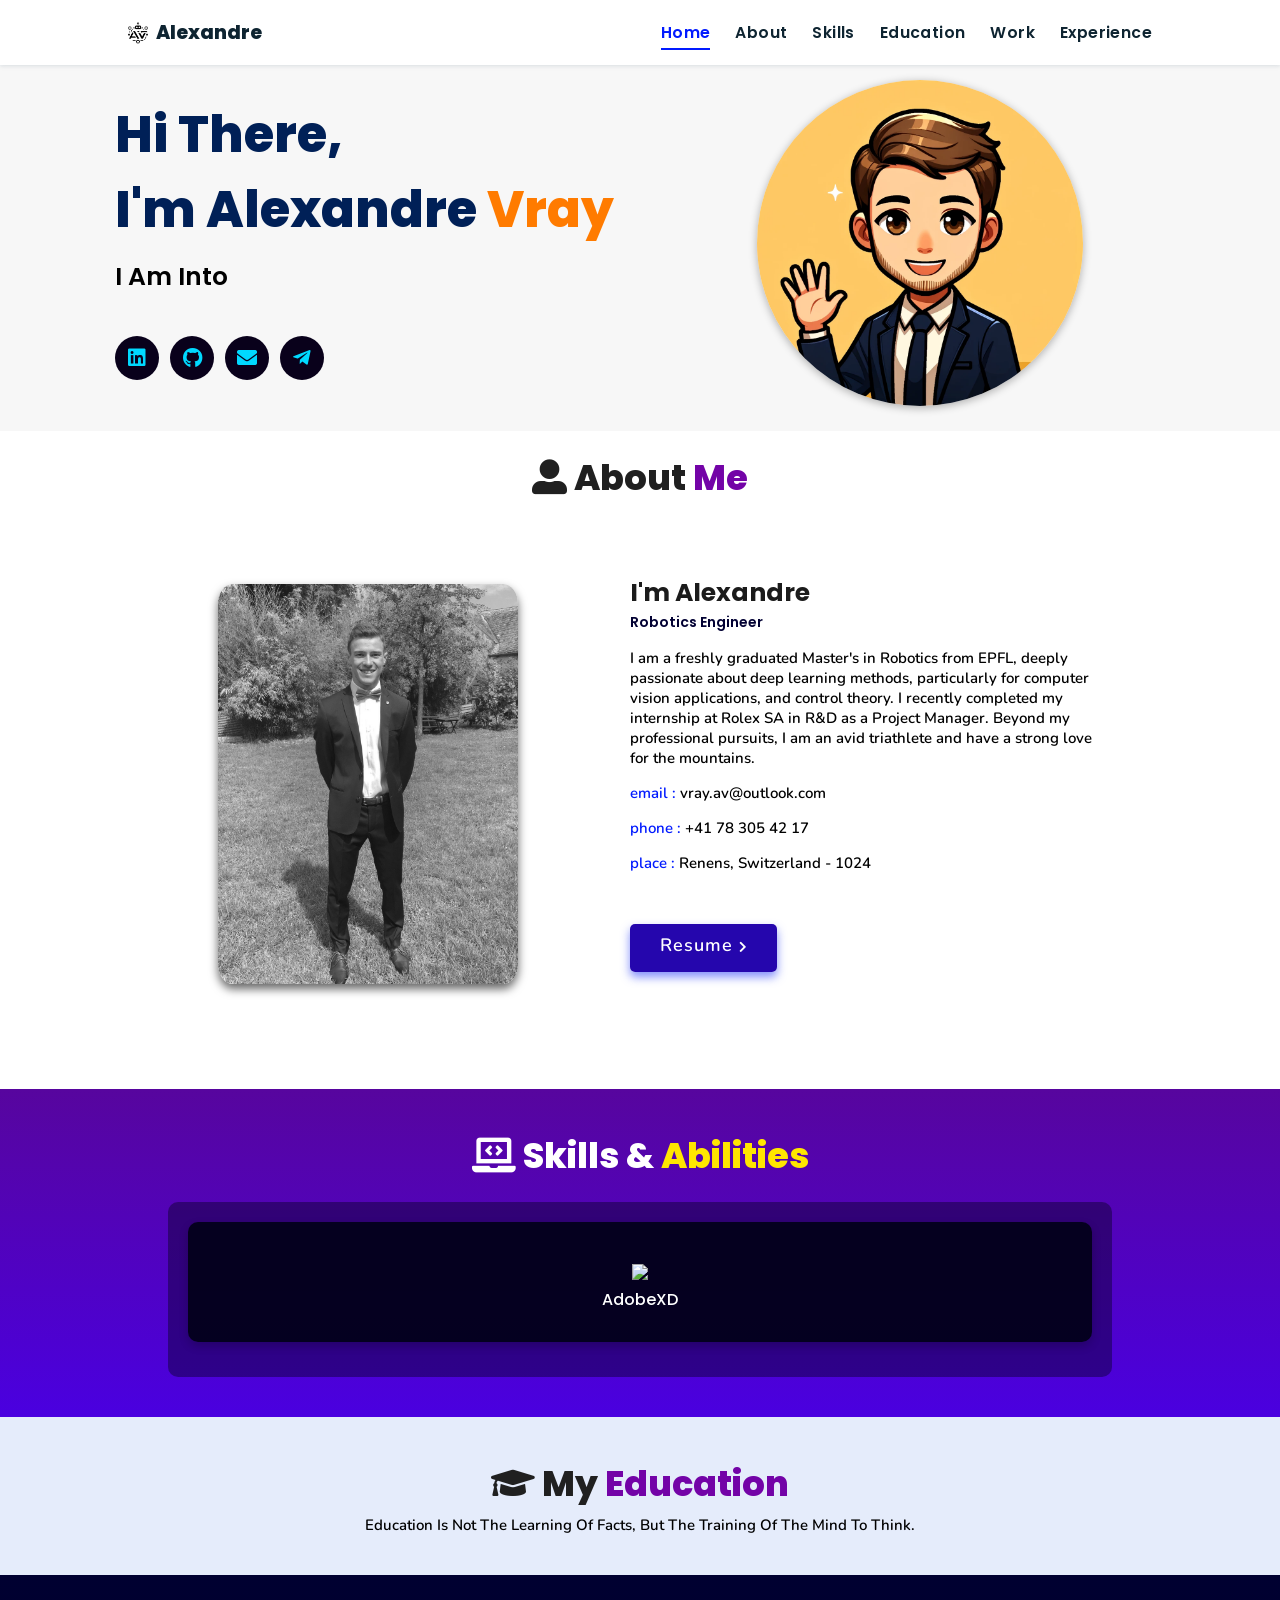
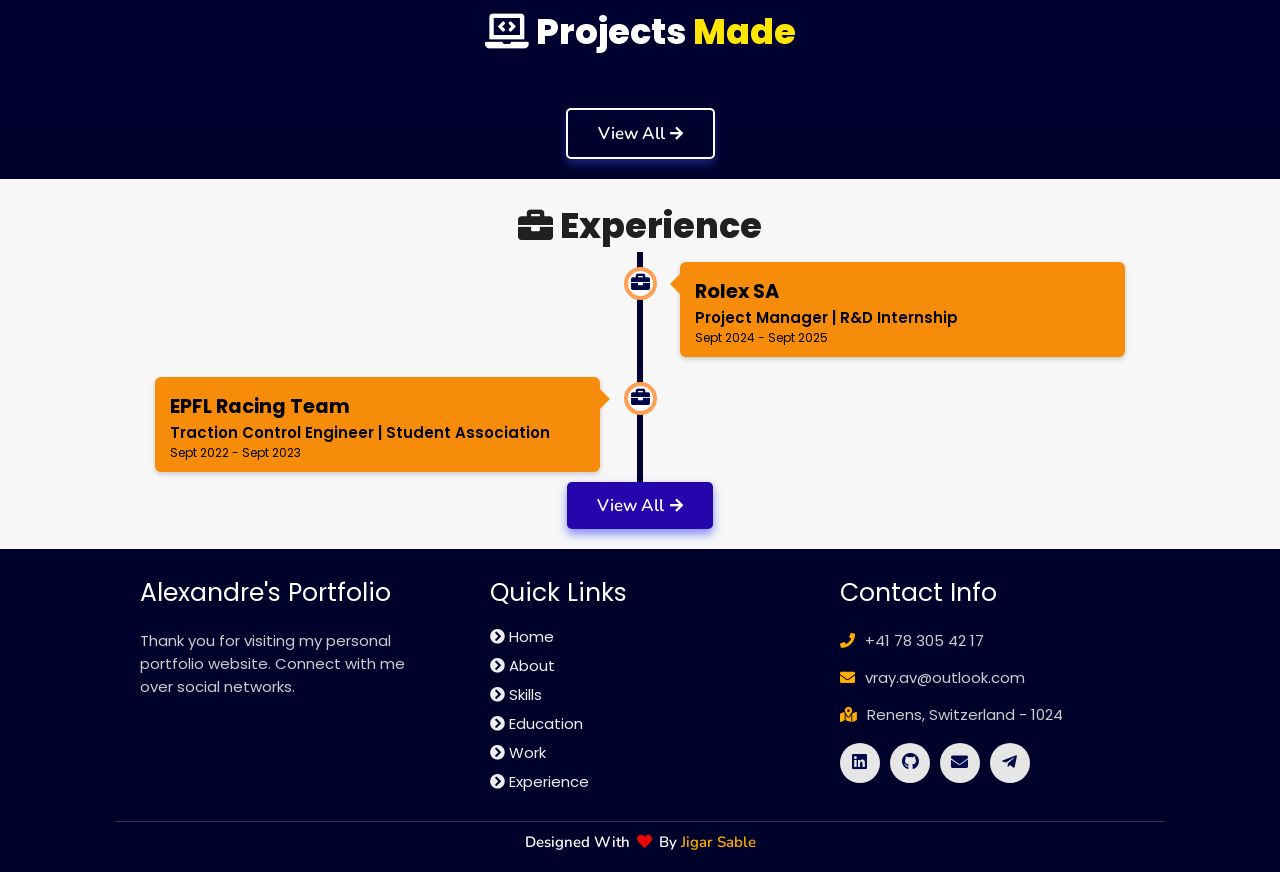
==== index.html @ 1d2d743b "lien photo profie" ====
<!DOCTYPE html>
<html lang="en">
<head>
    <meta charset="UTF-8">
    <meta http-equiv="X-UA-Compatible" content="IE=edge">
    <meta name="viewport" content="width=device-width, initial-scale=1.0">
    <meta name="keywords" content="Alexandre VRAY, portfolio website, personal portfolio" />
    <meta name="description" content="Welcome to Alexandre's Portfolio. Robotics' Engineer" />
    <!-- Custom CSS -->
    <link rel="stylesheet" href="./main-page/css/style.css">
    <!-- Font Awesome -->
    <link rel="stylesheet" href="https://cdnjs.cloudflare.com/ajax/libs/font-awesome/5.15.3/css/all.min.css" integrity="sha512-iBBXm8fW90+nuLcSKlbmrPcLa0OT92xO1BIsZ+ywDWZCvqsWgccV3gFoRBv0z+8dLJgyAHIhR35VZc2oM/gI1w==" crossorigin="anonymous" referrerpolicy="no-referrer" />
    <!-- Favicon -->
    <link id='favicon' rel="shortcut icon" href="./assets/images/logo/white.png" type="image/x-png">
    <title>Portfolio | A.Vray</title>
</head>
<body oncontextmenu="return false">

<!-- pre loader -->
<!-- <div class="loader-container">
  <img draggable="false" src="./assets/images/preloader.gif" alt="">
</div> -->

<!-- navbar starts -->
<header>
        <a href="#home" class="logo">  <img src="./assets/images/logo/black.png" alt="Logo", class="default-logo">
                                   <img src="./assets/images/logo/color.png" alt="Logo", class="color-logo"> Alexandre</a>
        <!-- <i class="fab fa-node-js"></i>  <img src="./assets/images/logo/color.png" alt="Logo", class="hover-img"> -->

        <div id="menu" class="fas fa-bars"></div>
        <nav class="navbar">
            <ul>
            <li><a class="active" href="#home">Home</a></li>
            <li><a href="#about">About</a></li>
            <li><a href="#skills">Skills</a></li>
            <li><a href="#education">Education</a></li>
            <li><a href="#work">Work</a></li>
            <li><a href="#experience">Experience</a></li>
            </ul>
        </nav>
</header>
<!-- navbar ends -->


<!-- hero section starts -->
<section class="home" id="home">
    <div id="particles-js"></div>

    <div class="content">
    <h2>Hi There,<br/> I'm Alexandre <span>Vray</span></h2>
    <p>I am into <span class="typing-text"></span></p>
    <div class="socials">
        <ul class="social-icons">
          <li><a class="linkedin" aria-label="LinkedIn" href="https://www.linkedin.com/in/avray" target="_blank"><i class="fab fa-linkedin"></i></a></li> 
          <li><a class="github" aria-label="GitHub" href="https://github.com/avray02" target="_blank"><i class="fab fa-github"></i></a></li>
          <li><a class="mail" aria-label="Mail" href="mailto:vray.av@outlook.com" target="_blank"><i class="fas fa-envelope"></i></a></li>
          <!-- <li><a class="twitter" aria-label="Twitter" href="https://twitter.com/jigar_sable" target="_blank"><i class="fab fa-twitter"></i></a></li> -->
          <li><a class="telegram" aria-label="Telegram" href="https://t.me/alexandrevray" target="_blank"><i class="fab fa-telegram-plane"></i></a></li>
          <!-- <li><a class="instagram" aria-label="Instagram" href="https://www.instagram.com/jigarsable.dev"><i class="fab fa-instagram" target="_blank"></i></a></li> -->
          <!-- <li><a class="dev" aria-label="Dev" href="https://dev.to/jigarsable" target="_blank"><i class="fab fa-dev"></i></a></li> -->
        </ul>
      </div>
    </div>
<div class="image">
    <a href="personal-page/index.html" title="Discover my personal life">
        <img draggable="false" class="tilt clickable-image" src="./assets/images/bitmoji/hero.webp" alt="Click to know more about me">
    </a>
</div>
</section>
<!-- hero section ends -->


<!-- about section starts -->
<section class="about" id="about">
    <h2 class="heading"><i class="fas fa-user-alt"></i> About <span>Me</span></h2>
    
    <div class="row">

    <div class="image">
        <a href="index.html" title="Discover my personal life">
            <img draggable="false" class="tilt clickable-image" src="./assets/images/profil.png" alt="Click to know more about me">
        </a>
    </div>
    <div class="content">
        <h3>I'm Alexandre</h3>
        <span class="tag">Robotics Engineer</span>
        
        <p>I am a freshly graduated Master's in Robotics from EPFL, deeply passionate about deep learning methods, particularly for computer vision applications, and control theory. I recently completed my internship at Rolex SA in R&D as a Project Manager. Beyond my professional pursuits, I am an avid triathlete and have a strong love for the mountains. </p>
        
        <div class="box-container">
            <div class="box">
              <p><span> email : </span> <a href="mailto:vray.av@outlook.com">vray.av@outlook.com</a></p>
              <p><span> phone : </span> <a href="tel:+41783054217">+41 78 305 42 17</a></p>
              <p><span> place : </span> Renens, Switzerland - 1024</p>
            </div>
        </div>
        
        <div class="resumebtn">
            <a href="./assets/images/cv.pdf" target="_blank" class="btn"><span>Resume</span> <!-- https://drive.google.com/file/d/1rZiXl562q7aVyk1kJ2nO85YBAq8ixTiw/view -->
                <i class="fas fa-chevron-right"></i>
            </a>
        </div>

    </div>
    </div>
</section>
<!-- about section ends -->

<!-- skills section starts -->
<section class="skills" id="skills">

    <h2 class="heading"><i class="fas fa-laptop-code"></i> Skills & <span>Abilities</span></h2>

    <div class="container">
          <div class="row" id="skillsContainer">

            <div class="bar">
              <div class="info">
                <img src="https://img.icons8.com/color/48/000000/adobe-xd.png"/>
                <span>AdobeXD</span>
              </div>
            </div>

      </div>
</div>
</section>
<!-- skills section ends -->


<!-- education section starts -->
<section class="education" id="education">

  <h1 class="heading"><i class="fas fa-graduation-cap"></i> My <span>Education</span></h1>

    <p class="qoute">Education is not the learning of facts, but the training of the mind to think.</p>

    <div class="box-container">
    <!-- Education items will be loaded here dynamically -->
    </div>

</section>
<!-- education section ends -->


<!-- work project section starts -->
<section class="work" id="work">

  <h2 class="heading"><i class="fas fa-laptop-code"></i> Projects <span>Made</span></h2>

  <div class="box-container"></div>

<div class="viewall">
  <a href="projects" class="btn"><span>View All</span>
    <i class="fas fa-arrow-right"></i>
</a>
</div>

</section>
<!-- work project section ends -->

<!-- experience section starts -->
<section class="experience" id="experience">

  <h2 class="heading"><i class="fas fa-briefcase"></i> Experience </h2>

  <div class="timeline">
    
    <div class="container right">
      <div class="content">
        <div class="tag">
          <h2>Rolex SA</h2>
        </div>
        <div class="desc">
            <h3>Project Manager | R&D Internship</h3>
            <p>Sept 2024 - Sept 2025</p>
        </div>
      </div>
    </div>

    
    <div class="container left">
      <div class="content">
        <div class="tag">
          <h2>EPFL Racing Team</h2>
        </div>
        <div class="desc">
            <h3>Traction Control Engineer | Student Association</h3>
            <p>Sept 2022 - Sept 2023</p>
        </div>
      </div>
    </div>
    

  <div class="morebtn">
    <a href="experience" class="btn"><span>View All</span>
      <i class="fas fa-arrow-right"></i>
  </a>
  </div>

</div>

</section>



<!-- scroll top btn -->
<a href="#home" aria-label="ScrollTop" class="fas fa-angle-up" id="scroll-top"></a>
<!-- scroll back to top -->


<!-- ==== ALL MAJOR JAVASCRIPT CDNS STARTS ==== -->
<!-- jquery cdn -->
<script src="https://cdnjs.cloudflare.com/ajax/libs/jquery/3.6.0/jquery.min.js" integrity="sha512-894YE6QWD5I59HgZOGReFYm4dnWc1Qt5NtvYSaNcOP+u1T9qYdvdihz0PPSiiqn/+/3e7Jo4EaG7TubfWGUrMQ==" crossorigin="anonymous" referrerpolicy="no-referrer"></script>

<!-- typed.js cdn -->
<script src="https://cdnjs.cloudflare.com/ajax/libs/typed.js/2.0.5/typed.min.js" integrity="sha512-1KbKusm/hAtkX5FScVR5G36wodIMnVd/aP04af06iyQTkD17szAMGNmxfNH+tEuFp3Og/P5G32L1qEC47CZbUQ==" crossorigin="anonymous" referrerpolicy="no-referrer"></script>

<!-- particle.js links -->
<script src="./assets/js/particles.min.js"></script>
<script src="./assets/js/app.js"></script>

<!-- vanilla tilt.js links -->
<script src="https://cdnjs.cloudflare.com/ajax/libs/vanilla-tilt/1.7.0/vanilla-tilt.min.js" integrity="sha512-SttpKhJqONuBVxbRcuH0wezjuX+BoFoli0yPsnrAADcHsQMW8rkR84ItFHGIkPvhnlRnE2FaifDOUw+EltbuHg==" crossorigin="anonymous" referrerpolicy="no-referrer"></script>

<script
      type="text/javascript"
      src="https://cdn.jsdelivr.net/npm/emailjs-com@3/dist/email.min.js"
    ></script>

<!-- ==== ALL MAJOR JAVASCRIPT CDNS ENDS ==== -->

<script src="./assets/js/components/footer.js"></script>
<script src="./main-page/js/script.js"></script>

</body>
</html>
---- main-page/css/style.css ----
@import url("https://fonts.googleapis.com/css2?family=Poppins:wght@400;600;700&display=swap");
@import url("https://fonts.googleapis.com/css2?family=Nunito:ital,wght@0,300;0,400;0,600;0,700;1,300;1,400&display=swap");

* {
  margin: 0;
  padding: 0;
  box-sizing: border-box;
  text-decoration: none;
  outline: none;
  border: none;
  text-transform: capitalize;
  transition: all 0.2s linear;
}
html {
  font-size: 62.5%;
  overflow-x: hidden;
  scroll-behavior: smooth;
}
body {
  background: #f7f7f7;
  font-family: "Poppins", sans-serif;
}

*::selection {
  background: #2b3dda;
  color: #fff;
}

html {
  font-size: 62.5%;
  overflow-x: hidden;
}
html::-webkit-scrollbar {
  width: 0.8rem;
}
html::-webkit-scrollbar-track {
  background: rgb(235, 202, 245);
}
html::-webkit-scrollbar-thumb {
  background: #420177;
}

/* pre loader start */
.loader-container {
  position: fixed;
  top: 0;
  left: 0;
  z-index: 10000;
  background: #e6eff1;
  display: flex;
  align-items: center;
  justify-content: center;
  height: 100%;
  width: 100%;
}
.loader-container.fade-out {
  top: -120%;
}
/* pre loader end */

/* clickable images */
.clickable-image {
  cursor: pointer;
  transition: transform 0.3s ease, filter 0.3s ease;
}

.clickable-image:hover {
  transform: scale(1.05);
  filter: brightness(1.1);
}

/* navbar starts */
header {
  position: fixed;
  top: 0;
  left: 0;
  right: 0;
  z-index: 1000;
  display: flex;
  align-items: center;
  justify-content: space-between;
  padding: 1.7rem 10%;
  height: 6.5rem;
  background-color: #fff;
  box-shadow: 0 1px 4px rgba(146, 161, 176, 0.3);
}
section {
  padding: 2rem 9%;
}
.heading {
  font-size: 3.5rem;
  color: rgb(32, 32, 32);
  font-weight: 800;
  text-align: center;
}
.heading span {
  color: rgb(115, 3, 167);
}
header .logo {
  display: flex;
  align-items: center;
  gap: 0.8rem;
  font-size: 1.9rem;
  font-weight: 800;
  text-decoration: none;
  color: #0e2431;
  position: relative;
}
header .logo i {
  font-size: 2.2rem;
}
header .logo:hover {
  color: #fc8c05;
}
header .default-logo{
  height: 2.2rem;
  width: auto;
  object-fit: contain;
  transition: opacity 0.3s ease;
}
header .logo:hover .default-logo{
  opacity: 0;
}
header .color-logo{
  position: absolute;
  left: 0;
  top: 50%;
  transform: translateY(-50%);
  height: 2.2rem;
  width: auto;
  object-fit: contain;
  opacity: 0;
  transition: opacity 0.3s ease;
}
header .logo:hover .color-logo{
  opacity: 1;
}
header .navbar ul {
  list-style: none;
  display: flex;
  justify-content: center;
  align-items: center;
}
header .navbar li {
  margin-left: 2.5rem;
}
header .navbar ul li a {
  font-size: 1.57rem;
  color: #0e2431;
  font-weight: 600;
  text-decoration: none;
  letter-spacing: 0.04rem;
  transition: 0.2s;
}
header .navbar ul li a.active,
header .navbar ul li a:hover {
  color: #011aff;
  border-bottom: 0.2rem solid #011aff;
  padding: 0.5rem 0;
}
/* navbar ends */

/* hamburger icon starts*/
#menu {
  font-size: 3rem;
  cursor: pointer;
  color: rgb(24, 2, 63);
  display: none;
}
@media (max-width: 768px) {
  header {
    padding: 1.5rem 5%;
  }
  header .logo {
    font-size: 1.7rem;
  }
  header .default-logo,
  header .color-logo {
    height: 2rem;
  }
  #menu {
    display: block;
  }
  header .navbar {
    position: fixed;
    top: 6.5rem;
    right: -120%;
    width: 75%;
    height: 100%;
    text-align: left;
    align-items: flex-start;
    background-color: #0e0f31;
  }
  header .navbar ul {
    flex-flow: column;
    padding: 1rem;
  }
  header .navbar ul li {
    text-align: center;
    width: 100%;
    margin: 1rem 0;
    border-radius: 0.5rem;
    width: 26rem;
  }
  header .navbar ul li a {
    display: block;
    padding: 1rem;
    text-align: left;
    color: #fff;
    font-size: 2rem;
  }
  header .navbar ul li a.active,
  header .navbar ul li a:hover {
    padding: 1rem;
    color: #fff;
    border-radius: 0.5rem;
    border-bottom: 0.5rem solid #011aff;
  }
  .fa-times {
    transform: rotate(180deg);
  }
  header .navbar.nav-toggle {
    right: 0;
  }
}

@media (max-width: 480px) {
  header {
    padding: 1.5rem 3%;
  }
  header .logo {
    font-size: 1.5rem;
    gap: 0.5rem;
  }
  header .default-logo,
  header .color-logo {
    height: 1.8rem;
  }
}
/* hamburger icon ends */

/* hero section starts*/
.home {
  position: relative;
  display: grid;
  grid-template-columns: 1.2fr 0.8fr;
  gap: 3rem;
  align-items: center;
  padding: 8rem 9% 2rem;
}
.home #particles-js {
  position: absolute;
  top: 0;
  left: 0;
  height: 100%;
  width: 100%;
}
.home::before {
  content: "";
  position: absolute;
  top: 0;
  left: 0;
  height: 100%;
  width: 100%;
}
.home .content {
  z-index: 1;
  display: flex;
  flex-direction: column;
  justify-content: center;
}
.home .image {
  z-index: 1;
  display: flex;
  justify-content: center;
  align-items: center;
  max-width: 100%;
}
.home .image img {
  max-width: min(80%, 50rem);
  width: 100%;
  height: auto;
  border-radius: 50%;
  box-shadow: 0 2px 8px rgba(0, 0, 0, 0.3);
  cursor: pointer;
  object-fit: contain;
}
.home .image img:hover {
  box-shadow: 0 5px 15px rgba(0, 0, 0, 0.5);
}
.home .content h2 {
  font-size: 5rem;
  font-weight: 800;
  color: #002057;
}
.home .content h2 span {
  font-size: 5rem;
  font-weight: 800;
  color: #ff7b00;
}
.home .content p {
  font-size: 2.5rem;
  color: #000;
  font-weight: 600;
  padding: 1rem 0;
}
.home .content p span {
  font-size: 2.5rem;
  color: rgb(148, 8, 8);
  font-weight: 600;
  padding: 1rem 0;
}
.home .btn {
  margin-top: 1rem;
  position: absolute;
  line-height: 0;
  padding: 1.6rem 3rem;
  border-radius: 4em;
  transition: 0.5s;
  color: #fff;
  background: #2506ad;
  box-shadow: 0px 5px 18px rgba(48, 68, 247, 0.6);
  font-family: "Nunito", sans-serif;
}
.home .btn span {
  font-weight: 700;
  font-size: 1.7rem;
  letter-spacing: 0.1rem;
}
.home .btn i {
  margin-left: 0.3rem;
  font-size: 1.5rem;
  transition: 0.3s;
}
.home .btn:hover {
  background: #1a047e;
}
.home .btn:hover i {
  transform: translateX(5px);
}
/* social icons start */
.socials {
  position: relative;
  margin-top: 3rem;
}
.socials .social-icons {
  padding-left: 0;
  margin-bottom: 0;
  list-style: none;
}
.socials .social-icons li {
  display: inline-block;
  margin-bottom: 14px;
}
.social-icons a {
  font-size: 2rem;
  display: inline-block;
  line-height: 44px;
  color: #00d9ff;
  background-color: #09011b;
  width: 44px;
  height: 44px;
  text-align: center;
  margin-right: 8px;
  border-radius: 100%;
  -webkit-transition: all 0.2s linear;
  -o-transition: all 0.2s linear;
  transition: all 0.2s linear;
}
.social-icons a:active,
.social-icons a:focus,
.social-icons a:hover {
  color: #fff;
  background-color: #0685da;
}
.social-icons a.github:hover {
  background-color: #0e0e0e;
}
.social-icons a.twitter:hover {
  background-color: #00aced;
}
.social-icons a.linkedin:hover {
  background-color: #007bb6;
}
.social-icons a.dev:hover {
  background-color: #070707;
}
.social-icons a.instagram:hover {
  background-color: #ee00da;
}
/* social icons end */

/* hero media queries starts*/
@media (max-width: 968px) {
  .home {
    grid-template-columns: 1fr 1fr;
    gap: 2rem;
    padding: 8rem 5% 2rem;
  }
}

@media (max-width: 768px) {
  .home {
    grid-template-columns: 1fr;
    text-align: center;
    gap: 3rem;
  }
  .home .content {
    order: 1;
  }
  .home .image {
    order: 2;
  }
  .home .image img {
    max-width: min(70%, 35rem);
  }
}

@media (max-width: 768px) {
  .home .content h2 {
    font-size: 4rem;
  }
  .home .content h2 span {
    font-size: 4rem;
  }
  .home .content p {
    font-size: 2rem;
  }
  .home .content p span {
    font-size: 2rem;
  }
}

@media (max-width: 450px) {
  .home {
    padding: 8rem 5% 2rem;
  }
  .home .btn {
    margin: 3rem 0 2rem;
    position: relative;
  }
  .socials {
    margin-top: 2rem;
  }
  .home .content h2 {
    font-size: 3rem;
  }
  .home .content h2 span {
    font-size: 3rem;
  }
  .home .content p {
    font-size: 1.8rem;
  }
  .home .content p span {
    font-size: 1.8rem;
  }
  .home .image img {
    max-width: min(60%, 30rem);
  }
}
/* hero media queries ends*/
/* hero section end */

/* about section starts */
.about {
  background: rgb(255, 255, 255);
}
.about .row {
  display: flex;
  flex-direction: row;
  gap: 2rem;
  flex-wrap: wrap;
  padding: 4rem;
}
.about .row .image {
  text-align: center;
  flex: 1 1 35rem;
}
.about .row .image img {
  margin: 4rem;
  max-width: min(80%, 30rem);
  width: 100%;
  height: auto;
  border-radius: 5%;
  box-shadow: 0 5px 10px rgba(0, 0, 0, 0.6);
  mix-blend-mode: luminosity;
  transition: 0.3s;
  cursor: pointer;
}
.about .row .image img:hover {
  mix-blend-mode: normal;
}
.about .row .content {
  flex: 1 1 45rem;
  padding: 3rem;
}
.about .row .content h3 {
  color: rgb(27, 27, 27);
  font-size: 2.5rem;
}
.about .row .content .tag {
  font-size: 1.4rem;
  color: #020133;
  font-weight: 600;
  margin-top: 1rem;
}
.about .row .content p {
  font-size: 1.5rem;
  margin-top: 1.5rem;
  font-family: "Nunito";
  font-weight: 600;
  text-transform: none;
}
.about .row .content .box-container {
  display: flex;
  flex-wrap: wrap;
  gap: 1.5rem;
  font-family: "Nunito";
  font-weight: 600;
}
.about .row .content .box-container .box p {
  text-transform: none;
}
.about .row .content .box-container .box p span {
  color: #011aff;
  text-transform: none;
}
.about .row .content .box-container .box p a {
  color: inherit;
  text-decoration: none;
  text-transform: none;
}
.about .row .content .box-container .box p a:hover {
  text-decoration: underline;
}
.resumebtn {
  margin-top: 6rem;
}
.resumebtn .btn {
  padding: 1.7rem 3rem;
  border-radius: 0.5em;
  transition: 0.3s;
  color: #fff;
  background: #2506ad;
  box-shadow: 0px 5px 10px rgba(48, 68, 247, 0.6);
  font-family: "Nunito", sans-serif;
}
.resumebtn .btn span {
  font-weight: 600;
  font-size: 1.8rem;
  letter-spacing: 0.1rem;
}
.resumebtn .btn i {
  margin-left: 0.3rem;
  font-size: 1.2rem;
  transition: 0.3s;
}
.resumebtn .btn:hover {
  background: #1a047e;
}
.resumebtn .btn:hover i {
  transform: translateX(5px);
}
/* about media queries starts*/
@media screen and (max-width: 600px) {
  .about .row .image {
    margin-top: 2rem;
  }
  .about .row .image img {
    margin: 0 auto;
    max-width: min(70%, 25rem);
    width: 100%;
    mix-blend-mode: normal;
  }
  .about .row {
    padding: 0.5rem;
    margin-bottom: 7rem;
  }
  .about .row .content {
    padding: 1rem;
  }
  .about .row .content .box-container {
    gap: 0;
  }
}
/* about media queries ends*/
/* about section ends */

/* skills section starts */
.skills {
  background: linear-gradient(to bottom, #57059e, #4a00e0);
  padding: 4rem 9%;
}
.skills h2 {
  color: #fff;
}
.skills .heading span {
  color: rgb(255, 230, 0);
}
.skills .container {
  background: rgba(0, 0, 22, 0.4);
  color: #fff;
  border-radius: 1rem;
  padding: 2rem;
  width: 90%;
  margin: auto;
  margin-top: 2rem;
}
.skills .container .row {
  display: grid;
  grid-template-columns: repeat(auto-fit, minmax(150px, 1fr));
  gap: 1.8rem;
  justify-content: center;
}
.skills .container .bar {
  margin-bottom: 15px;
  padding: 15px;
  border-radius: 1rem;
  box-shadow: 0 4px 10px rgba(0, 0, 0, 0.2);
  background: rgba(0, 0, 22, 0.9);
  transition: 0.2s;
  min-height: 120px;
  display: flex;
  flex-direction: column;
  justify-content: center;
}
.skills .container .bar:hover {
  box-shadow: 0 8px 10px rgba(0, 2, 68, 0.8) !important;
  background-color: rgba(0, 0, 0, 0.9) !important;
}
.skills .container .bar .info {
  display: flex;
  flex-direction: column;
  align-items: center;
  gap: 1rem;
  margin-top: 1rem;
  padding: 0 0.5rem;
  height: 100%;
  justify-content: center;
}
.skills .container .bar .info i {
  font-size: 4rem;
}
.skills .container .bar .info span {
  font-size: 1.6rem;
  font-weight: 500;
  font-family: "Poppins";
  text-align: center;
  word-wrap: break-word;
  hyphens: auto;
  line-height: 1.3;
  max-width: 100%;
}
/* skills media queries starts*/
@media screen and (max-width: 1200px) {
  .skills .container .row {
    grid-template-columns: repeat(auto-fit, minmax(140px, 1fr));
    gap: 1.5rem;
  }
}

@media screen and (max-width: 768px) {
  .skills .container {
    padding: 0;
    margin: 0;
    width: 100%;
  }
  .skills .container .row {
    grid-template-columns: repeat(auto-fit, minmax(120px, 1fr));
    margin: 1rem;
    padding: 1rem;
    gap: 1.2rem;
  }
}

@media screen and (max-width: 480px) {
  .skills .container .row {
    grid-template-columns: repeat(auto-fit, minmax(100px, 1fr));
    gap: 1rem;
    margin: 0.5rem;
  }
  .skills .container .bar .info span {
    font-size: 1.4rem;
  }
}
/* skills media queries ends*/
/* skills section ends */

/* education section starts */
.education {
  background: #e5ecfb;
  padding: 4rem 9%;
}
.education .qoute {
  font-size: 1.5rem;
  text-align: center;
  font-family: "Nunito", sans-serif;
  font-weight: 600;
  margin-top: 0.5rem;
}
.education .box-container {
  display: flex;
  flex-wrap: wrap;
  justify-content: center;
  align-items: center;
  flex-direction: column;
}
.education .box-container .box {
  display: flex;
  flex-direction: row;
  width: 80%;
  border-radius: 0.5rem;
  box-shadow: 0.2rem 0.5rem 1rem rgba(0, 0, 0, 0.2);
  text-align: center;
  position: relative;
  margin-top: 2rem;
  overflow: hidden;
  transition: 0.3s;
  background: rgb(252, 252, 252);
}
.education .box-container .box:hover {
  transform: scale(1.03);
  box-shadow: 1rem 0.5rem 1.2rem rgba(0, 0, 0, 0.3);
}
.education .box-container .box .image {
  flex: 1 1 20rem;
  width: 100%;
  min-height: 20rem;
  max-height: 30rem;
}
.education .box-container .box img {
  object-fit: cover;
  position: relative;
  width: 100%;
  height: 100%;
}
.education .box-container .box .content {
  position: relative;
  display: flex;
  flex-direction: column;
  padding: 1rem;
  flex-wrap: wrap;
  flex: 1 1 70rem;
}
.education .box-container .box .content h3 {
  font-size: 2.5rem;
  color: #012970;
  padding: 0.5rem 0;
  font-weight: 600;
  text-align: left;
  margin-left: 1rem;
}
.education .box-container .box .content p {
  font-size: 1.5rem;
  margin-left: 1rem;
  text-align: left;
}
.education h4 {
  font-size: 2rem;
  color: rgb(34, 109, 0);
  text-align: left;
  margin: 1rem;
  font-family: "Nunito", sans-serif;
  font-weight: 700;
}

/* education media queries starts*/
@media screen and (max-width: 600px) {
  .education .box-container .box {
    flex-direction: column;
    width: 100%;
  }
  .education .box-container .box .image {
    width: 100%;
    min-height: 20rem;
    max-height: 25rem;
    height: auto;
  }
  .education .box-container .box img {
    width: 100%;
    height: 100%;
    object-fit: cover;
  }
  .education .box-container .box .content {
    position: relative;
    display: flex;
    flex-direction: column;
    padding: 1rem;
    flex-wrap: wrap;
    flex: 0;
  }
  .education .btns {
    margin-top: 2rem;
    margin-left: 1rem;
    margin-right: 1rem;
    flex-wrap: wrap;
  }
}
/* education media queries ends*/
/* education section ends */

/* work section starts */
.work {
  /* background: #010124; */
  background: linear-gradient(to bottom, #000031, #00002c);
}
.work h2 {
  color: #fff;
  padding: 1rem;
}
.work .heading span {
  color: rgb(255, 230, 0);
}
.work .box-container {
  display: flex;
  flex-wrap: wrap;
  gap: 1.5rem;
  margin: 2rem;
}
.work .box-container .box {
  flex: 1 1 30rem;
  border-radius: 0.5rem;
  box-shadow: 0 0.5rem 1rem rgba(0, 0, 0, 0.1);
  position: relative;
  overflow: hidden;
  height: 30rem;
  cursor: pointer;
}
.work .box-container .box img {
  height: 100%;
  width: 100%;
  object-fit: cover;
  transition: transform 0.5s ease;
}
.work .box-container .box:hover img {
  transform: scale(1.1);
}
/* Titre permanent en bas de la carte */
.work .box-container .box .project-title-overlay {
  position: absolute;
  bottom: 0;
  left: 0;
  width: 100%;
  background: linear-gradient(to top, rgba(0, 0, 0, 0.95), rgba(0, 0, 0, 0.7));
  padding: 1rem 0.8rem;
  z-index: 1;
}
.work .box-container .box .project-title-overlay h3 {
  font-size: 1.6rem;
  font-weight: 600;
  color: #ffd900;
  text-align: center;
  margin: 0;
  text-transform: none;
  line-height: 1.3;
}
/* Overlay au hover */
.work .box-container .box .content {
  position: absolute;
  top: 0;
  left: 0;
  width: 100%;
  height: 100%;
  background: rgba(0, 0, 0, 0.9);
  display: flex;
  flex-direction: column;
  justify-content: center;
  align-items: center;
  padding: 1.2rem;
  opacity: 0;
  transition: opacity 0.4s ease;
  z-index: 2;
  overflow: hidden;
}
.work .box-container .box:hover .content {
  opacity: 1;
}
/* Support mobile/tactile - afficher l'overlay au clic */
.work .box-container .box.active .content {
  opacity: 1;
}
.work .box-container .box .content .project-title {
  font-size: 1.9rem;
  font-weight: 700;
  color: #ffd900;
  text-align: center;
  margin-bottom: 1rem;
  text-transform: none;
}
.work .box-container .box .content .project-links {
  display: flex;
  gap: 1rem;
  margin-bottom: 1rem;
  flex-wrap: wrap;
  justify-content: center;
}
.work .box-container .box .content .project-links .btn {
  display: flex;
  align-items: center;
  justify-content: center;
  width: 3.5rem;
  height: 3.5rem;
  border-radius: 50%;
  font-size: 1.5rem;
  color: #ffd900;
  background: rgba(255, 217, 0, 0.1);
  border: 0.15rem solid #ffd900;
  transition: all 0.3s ease;
  text-decoration: none;
}
.work .box-container .box .content .project-links .btn:hover {
  background: #ffd900;
  color: #000;
  transform: translateY(-0.3rem) scale(1.15);
  box-shadow: 0 0.5rem 1rem rgba(255, 217, 0, 0.5);
}
.work .box-container .box .content .project-links .btn i {
  font-size: 1.6rem;
  margin: 0;
}
.work .box-container .box .content .project-desc {
  color: #fff;
  font-size: 1.5rem;
  text-align: center;
  line-height: 1.8;
  padding: 0 0.5rem;
  overflow-y: auto;
  max-height: 60%;
}
.work .box-container .box .content .project-desc::-webkit-scrollbar {
  width: 0.5rem;
}
.work .box-container .box .content .project-desc::-webkit-scrollbar-track {
  background: rgba(255, 255, 255, 0.1);
  border-radius: 1rem;
}
.work .box-container .box .content .project-desc::-webkit-scrollbar-thumb {
  background: #ffd900;
  border-radius: 1rem;
}
.work .box-container .box .content .project-desc::-webkit-scrollbar {
  width: 0.5rem;
}
.work .box-container .box .content .project-desc::-webkit-scrollbar-track {
  background: rgba(255, 255, 255, 0.1);
  border-radius: 1rem;
}
.work .box-container .box .content .project-desc::-webkit-scrollbar-thumb {
  background: #ffd900;
  border-radius: 1rem;
}
.work .viewall {
  display: flex;
  justify-content: center;
  position: relative;
  z-index: 10;
}
.work .viewall .btn {
  position: relative;
  line-height: 0;
  padding: 1.6rem 3rem;
  border-radius: 0.5em;
  transition: 0.5s;
  color: rgb(255, 255, 255);
  font-weight: 700;
  border: 2px solid #fff;
  box-shadow: 0px 5px 10px rgba(65, 84, 241, 0.4);
  text-align: center;
  z-index: 10;
}
.work .viewall .btn span {
  font-weight: 600;
  font-size: 1.7rem;
  font-family: "Nunito", sans-serif;
}
.work .viewall .btn i {
  margin-left: 0.3rem;
  font-size: 1.5rem;
  transition: 0.3s;
}
.work .viewall .btn:hover {
  background: #fff;
  color: #000;
}
.work .viewall .btn:hover i {
  transform: translateX(5px);
}
/* work section ends */

/* experience section starts */
.experience .timeline {
  position: relative;
  max-width: 1200px;
  margin: 0 auto;
}
.experience .timeline::after {
  content: "";
  position: absolute;
  width: 6px;
  background: #020133;
  top: 0;
  bottom: 0;
  left: 50%;
  margin-left: -3px;
  z-index: -2;
}
.experience .container {
  padding: 10px 40px;
  position: relative;
  background-color: inherit;
  width: 50%;
}
/*circles on timeline*/
.experience .container::after {
  content: "\f0b1";
  position: absolute;
  width: 25px;
  height: 25px;
  right: -17px;
  background-color: rgb(255, 255, 255);
  border: 4px solid #ff9f55;
  top: 15px;
  border-radius: 50%;
  z-index: 100;
  font-size: 1.89rem;
  text-align: center;
  font-weight: 600;
  color: #02094b;
  font-family: "Font Awesome\ 5 Free";
  transition: none;
}
.experience .left {
  left: 0;
}
.experience .right {
  left: 50%;
}
/* arrows pointing right */
.experience .left::before {
  content: " ";
  height: 0;
  position: absolute;
  top: 22px;
  width: 0;
  z-index: 1;
  right: 30px;
  border: medium solid #f68c09;
  border-width: 10px 0 10px 10px;
  border-color: transparent transparent transparent #f68c09;
}
/* arrows pointing left  */
.experience .right::before {
  content: " ";
  height: 0;
  position: absolute;
  top: 22px;
  width: 0;
  z-index: 1;
  left: 30px;
  border: medium solid #f68c09;
  border-width: 10px 10px 10px 0;
  border-color: transparent #f68c09 transparent transparent;
}
.experience .right::after {
  left: -16px;
}
.experience .content {
  background-color: #f68c09;
  position: relative;
  border-radius: 6px;
  transition: 0.3s ease;
  box-shadow: 0 0.2rem 0.5rem rgba(0, 0, 0, 0.2);
}
.experience .container:hover .content {
  transform: scale(1.05);
  box-shadow: 0.5rem 0.5rem 1rem rgba(0, 0, 0, 0.3);
}
.experience .content .tag {
  font-size: 1.3rem;
  padding-top: 1.5rem;
  padding-left: 1.5rem;
}
.experience .content .desc {
  margin-left: 1.5rem;
  padding-bottom: 1rem;
}
.experience .content .desc h3 {
  font-size: 1.5rem;
  font-weight: 600;
}
.experience .content .desc p {
  font-size: 1.2rem;
}
/* view all button */
.morebtn {
  display: flex;
  justify-content: center;
}
.morebtn .btn {
  position: relative;
  line-height: 0;
  padding: 1.6rem 3rem;
  border-radius: 0.5em;
  transition: 0.5s;
  color: #fff;
  background: #2506ad;
  box-shadow: 0px 5px 10px rgba(48, 68, 247, 0.6);
  text-align: center;
}
.morebtn .btn span {
  font-weight: 600;
  font-size: 1.7rem;
  font-family: "Nunito", sans-serif;
}
.morebtn .btn i {
  margin-left: 0.3rem;
  font-size: 1.5rem;
  transition: 0.3s;
}
.morebtn .btn:hover {
  background: #1a047e;
}
.morebtn .btn:hover i {
  transform: translateX(5px);
}

/* Media queries - Responsive timeline on screens less than 600px wide */
@media screen and (max-width: 600px) {
  .experience {
    padding: 3rem 2rem;
  }
  .experience .timeline {
    margin-top: 2rem;
  }
  .experience .timeline::after {
    left: 31px;
  }
  .experience .container {
    width: 100%;
    padding-left: 8rem;
    padding-right: 2rem;
  }
  .experience .container::after {
    font-size: 2.2rem;
  }
  .experience .container::before {
    left: 61px;
    border: medium solid #f68c09;
    border-width: 10px 10px 10px 0;
    border-color: transparent #f68c09 transparent transparent;
  }
  .experience .left::after {
    left: 15px;
  }
  .experience .right::after {
    left: 15px;
  }
  .experience .right {
    left: 0%;
  }
  .morebtn {
    margin-top: 3rem;
  }
}
/* experience media queries ends */
/* experience section ends */

/* contact section starts */
.contact {
  background: #e5ecfb;
  padding: 4rem 9%;
}
.contact .container {
  max-width: 1050px;
  width: 100%;
  background: #fff;
  border-radius: 1.5rem;
  margin: 2rem 5rem;
  box-shadow: 0 5px 10px rgba(0, 0, 0, 0.15);
}
.contact .container .content {
  display: flex;
  align-items: center;
  justify-content: space-between;
  padding: 2.5rem 2rem;
}
.contact .content .image-box {
  max-width: 60%;
  margin-left: 4rem;
}
.contact .content .image-box img {
  width: 100%;
  height: 40rem;
  position: relative;
}
.contact .content form {
  width: 45%;
  margin-right: 3.5rem;
}
form .form-group {
  display: flex;
  flex-direction: column;
  justify-content: center;
}
.form-group .field {
  height: 50px;
  display: flex;
  position: relative;
  margin: 1rem;
  width: 100%;
}
form i {
  position: absolute;
  top: 50%;
  left: 18px;
  color: rgb(51, 51, 51);
  font-size: 17px;
  pointer-events: none;
  transform: translateY(-50%);
}
form .field input,
form .message textarea {
  width: 100%;
  height: 100%;
  outline: none;
  padding: 0 16px 0 48px;
  font-size: 16px;
  font-family: "Poppins", sans-serif;
  border-radius: 5px;
  border: 1px solid rgb(51, 51, 51);
  background: #e5ecfb;
}
.field input::placeholder,
.message textarea::placeholder {
  color: rgb(51, 51, 51);
}
.field input:focus,
.message textarea:focus {
  padding-left: 47px;
  border: 2px solid rgb(115, 3, 167);
}
.field input:focus ~ i,
.message textarea:focus ~ i {
  color: rgb(115, 3, 167);
}
form .message {
  position: relative;
  margin: 1rem;
  width: 100%;
}
form .message i {
  top: 25px;
  font-size: 20px;
  left: 15px;
}
form .message textarea {
  min-height: 130px;
  max-height: 230px;
  max-width: 100%;
  min-width: 100%;
  padding: 12px 20px 0 48px;
}
form .message textarea::-webkit-scrollbar {
  width: 0px;
}
form .button-area {
  display: flex;
  float: right;
  flex-direction: row-reverse;
}
.button-area button {
  color: #fff;
  border: none;
  outline: none;
  font-size: 1.8rem;
  cursor: pointer;
  border-radius: 5px;
  padding: 13px 25px;
  background: #2506ad;
  box-shadow: 0px 5px 10px rgba(48, 68, 247, 0.6);
  transition: 0.3s ease;
  font-family: "Nunito", sans-serif;
}
.button-area button:hover {
  background: #421cecf5;
}
.button-area span {
  font-size: 17px;
  padding: 1rem;
  display: none;
}
.button-area button i {
  position: relative;
  top: 6px;
  left: 2px;
  font-size: 1.5rem;
  transition: 0.3s;
  color: #fff;
}
.button-area button:hover i {
  left: 8px;
}
/* contact section media queries starts */
@media (max-width: 900px) {
  .contact {
    padding: 3rem 2rem;
  }
  .contact .container {
    margin: 3rem 0 2rem 0;
  }
  .contact .container .content {
    padding: 18px 12px;
  }
  .contact .content .image-box {
    display: none;
  }
  .contact .content form {
    width: 100%;
    margin-right: 2rem;
  }
}
/* contact section media queries ends */
/* contact section ends */

/* footer section starts */
.footer {
  min-height: auto;
  padding-top: 0;
  background: rgb(0, 1, 43);
}
.footer .box-container {
  display: flex;
  justify-content: center;
  flex-wrap: wrap;
}
.footer .box-container .box {
  flex: 1 1 25rem;
  margin: 2.5rem;
}
.footer .box-container .box h3 {
  font-size: 2.5rem;
  color: #fff;
  padding-bottom: 1rem;
  font-weight: normal;
}
.footer .box-container .box p {
  font-size: 1.5rem;
  color: #ccc;
  padding: 0.7rem 0;
  text-transform: none;
}
.footer .box-container .box p i {
  padding-right: 1rem;
  color: #ffae00;
}
.footer .box-container .box p a {
  color: inherit;
  text-decoration: none;
  text-transform: none;
  display: inline;
}
.footer .box-container .box p a:hover {
  text-decoration: underline;
}
.footer .box-container .box a {
  font-size: 1.5rem;
  color: rgb(238, 238, 238);
  padding: 0.3rem 0;
  display: block;
}
.footer .box-container .box a:hover {
  color: #ffae00;
}
.footer .box-container .box .share {
  display: flex;
  flex-wrap: wrap;
  padding: 1rem 0;
}
.footer .box-container .box .share a {
  height: 4rem;
  width: 4rem;
  padding: 1rem;
  text-align: center;
  border-radius: 5rem;
  font-size: 1.7rem;
  margin-right: 1rem;
  transition: 0.2s;
  background: rgb(230, 230, 230);
  color: #02094b;
  border: none;
}
.footer .box-container .box .share a:hover {
  background: transparent;
  transform: scale(0.98);
  border: 0.1rem solid rgb(180, 178, 178);
  color: #ffae00;
}
.footer .credit {
  padding: 1rem 0 0 0;
  text-align: center;
  font-size: 1.5rem;
  font-family: "Nunito", sans-serif;
  font-weight: 600;
  color: #fff;
  border-top: 0.1rem solid #fff3;
}
.footer .credit a {
  color: #ffae00;
}
.footer .fa {
  color: #e90606;
  margin: 0 0.3rem;
  font-size: 1.5rem;
  animation: pound 0.35s infinite alternate;
}
@-webkit-keyframes pound {
  to {
    transform: scale(1.1);
  }
}
@keyframes pound {
  to {
    transform: scale(1.1);
  }
}
@media (max-width: 450px) {
  .footer .box-container .box {
    margin: 1.5rem;
  }
  .footer .box-container .box p {
    padding: 0.7rem;
  }
  .footer .box-container .box .share a {
    padding: 1.2rem;
  }
}
/* footer section ends */

/* common media queries starts*/
@media (max-width: 450px) {
  html {
    font-size: 55%;
  }
  body {
    padding-right: 0;
  }
  section {
    padding: 2rem;
  }
  
  /* Project cards responsive */
  .work .box-container .box .content .project-title {
    font-size: 1.6rem;
    margin-bottom: 0.8rem;
  }
  
  .work .box-container .box .content {
    padding: 0.8rem 1rem 0.4rem 1rem;
  }
  
  .work .box-container .box .project-title-overlay {
    padding: 0.8rem 0.6rem;
  }
  
  .work .box-container .box .project-title-overlay h3 {
    font-size: 1.3rem;
  }
  
  .work .box-container .box .content .project-links {
    gap: 0.8rem;
  }
  
  .work .box-container .box .content .project-links .btn {
    width: 3rem;
    height: 3rem;
    font-size: 1.2rem;
  }
  
  .work .box-container .box .content .project-links .btn i {
    font-size: 1.4rem;
  }
  
  .work .box-container .box .content .project-desc {
    font-size: 1.3rem;
  }
}

@media (max-width: 768px) {
  /* Project cards for tablets */
  .work .box-container .box .content .project-title {
    font-size: 1.7rem;
  }
  
  .work .box-container .box .project-title-overlay h3 {
    font-size: 1.5rem;
  }
  
  .work .box-container .box .content .project-links .btn {
    width: 3.2rem;
    height: 3.2rem;
    font-size: 1.4rem;
  }
  
  .work .box-container .box .content .project-links .btn i {
    font-size: 1.5rem;
  }
}
/* common media queries ends*/

/* scroll top starts */
#scroll-top {
  position: fixed;
  top: -140%;
  right: 2rem;
  padding: 1rem 1.5rem;
  font-size: 2rem;
  background: #ffae00;
  color: rgb(13, 0, 44);
  border-radius: 50%;
  transition: 1s linear;
  z-index: 1000;
}
#scroll-top.active {
  top: calc(100% - 12rem);
}
/* scroll top ends */
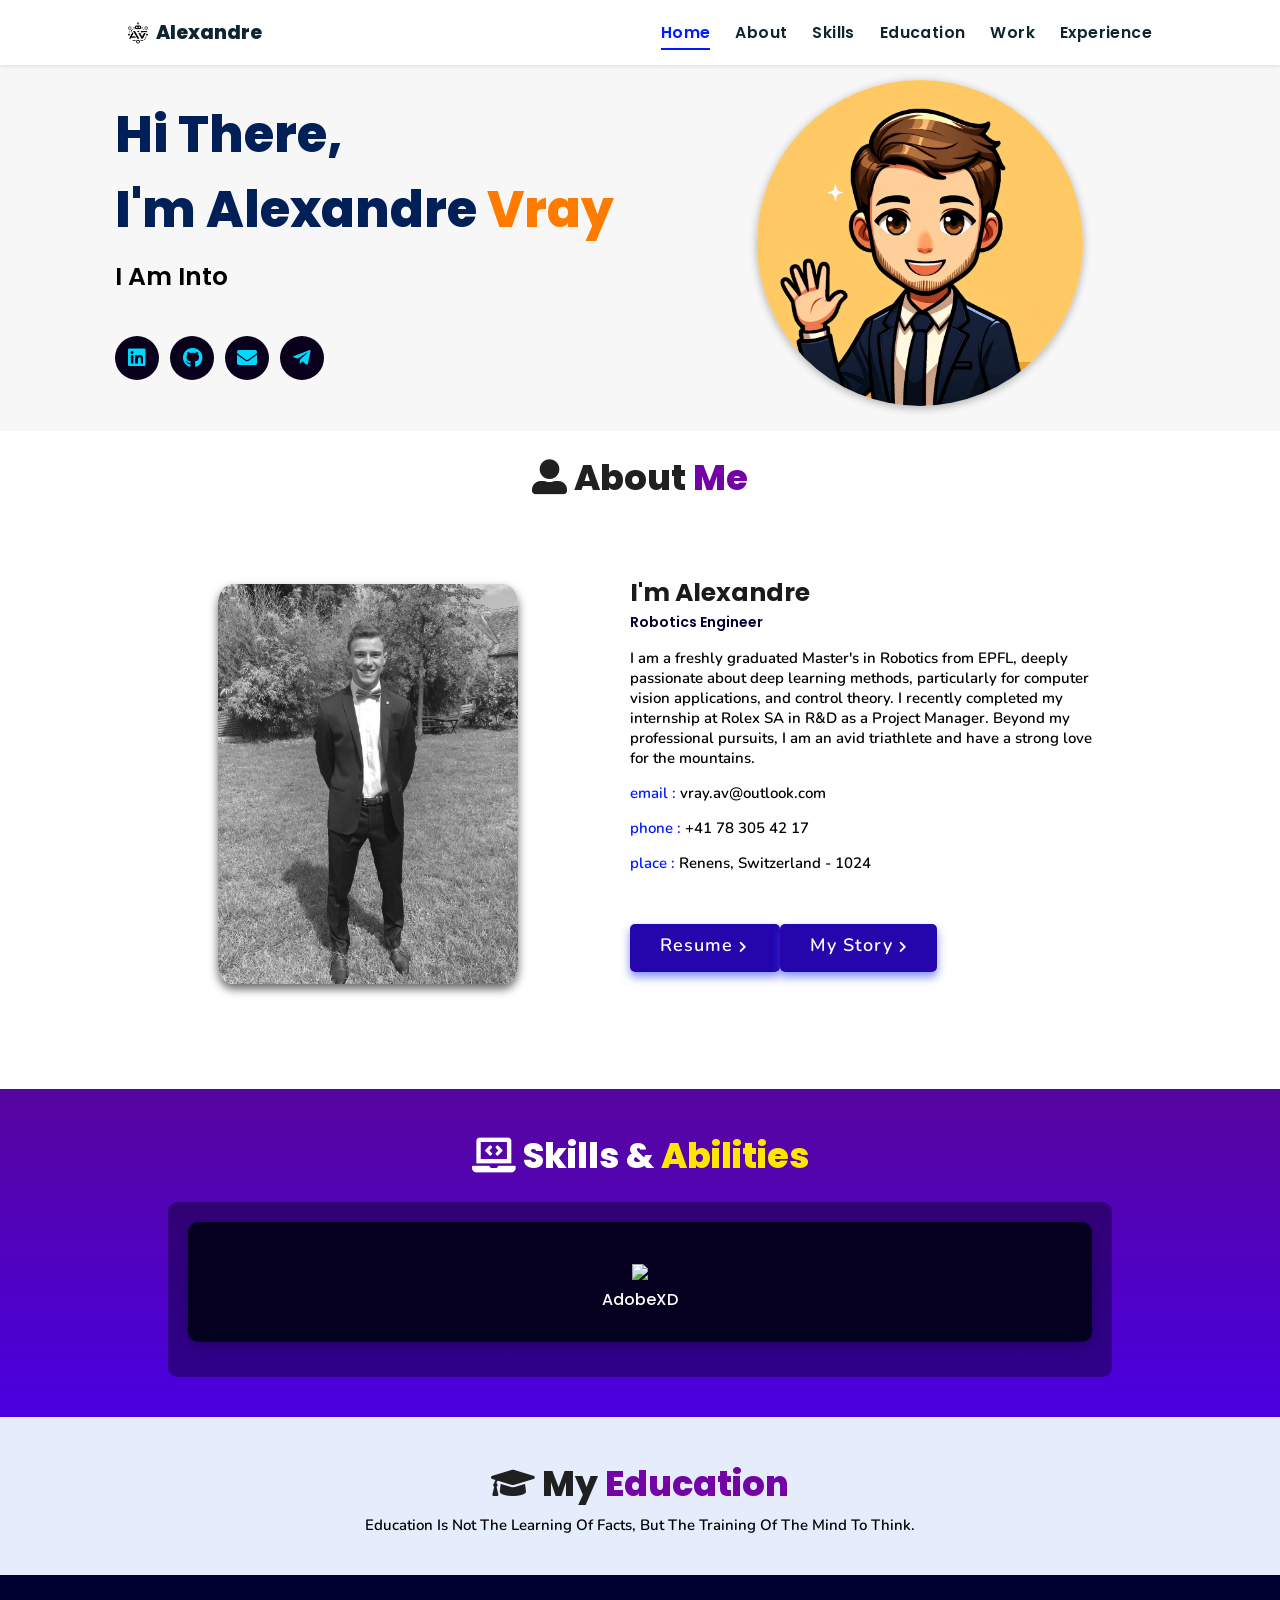
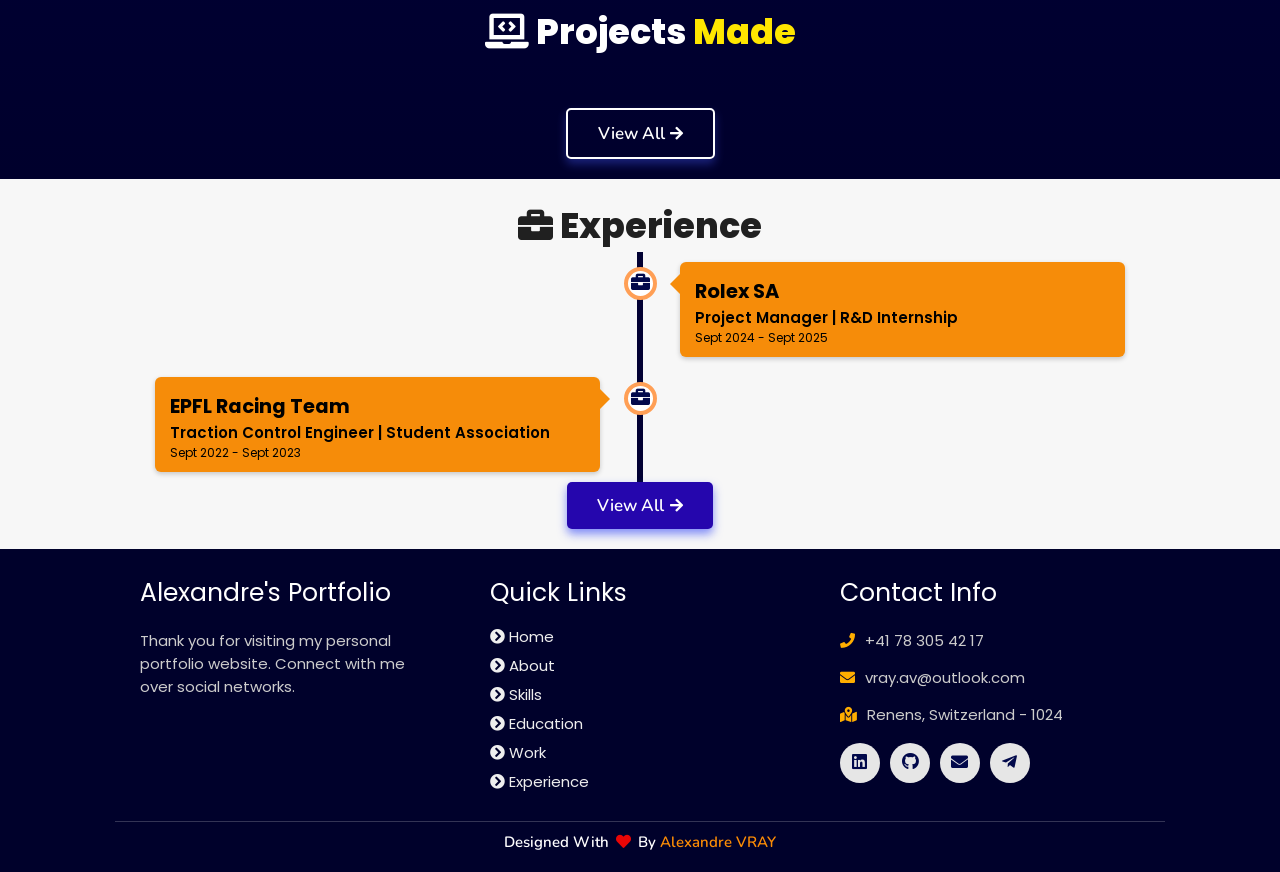
==== commit d9dfdd7d: "my story page" ====
--- a/index.html
+++ b/index.html
@@ -77,9 +77,7 @@
     <div class="row">
 
     <div class="image">
-        <a href="index.html" title="Discover my personal life">
-            <img draggable="false" class="tilt clickable-image" src="./assets/images/profil.png" alt="Click to know more about me">
-        </a>
+        <img draggable="false" class="tilt" src="./assets/images/profil.png" alt="Alexandre">
     </div>
     <div class="content">
         <h3>I'm Alexandre</h3>
@@ -99,6 +97,9 @@
             <a href="./assets/images/cv.pdf" target="_blank" class="btn"><span>Resume</span> <!-- https://drive.google.com/file/d/1rZiXl562q7aVyk1kJ2nO85YBAq8ixTiw/view -->
                 <i class="fas fa-chevron-right"></i>
             </a>
+            <a href="./about/index.html" class="btn"><span>My Story</span>
+                <i class="fas fa-chevron-right"></i>
+            </a>
         </div>
 
     </div>
--- a/main-page/css/style.css
+++ b/main-page/css/style.css
@@ -485,7 +485,7 @@
   box-shadow: 0 5px 10px rgba(0, 0, 0, 0.6);
   mix-blend-mode: luminosity;
   transition: 0.3s;
-  cursor: pointer;
+  cursor: default;
 }
 .about .row .image img:hover {
   mix-blend-mode: normal;
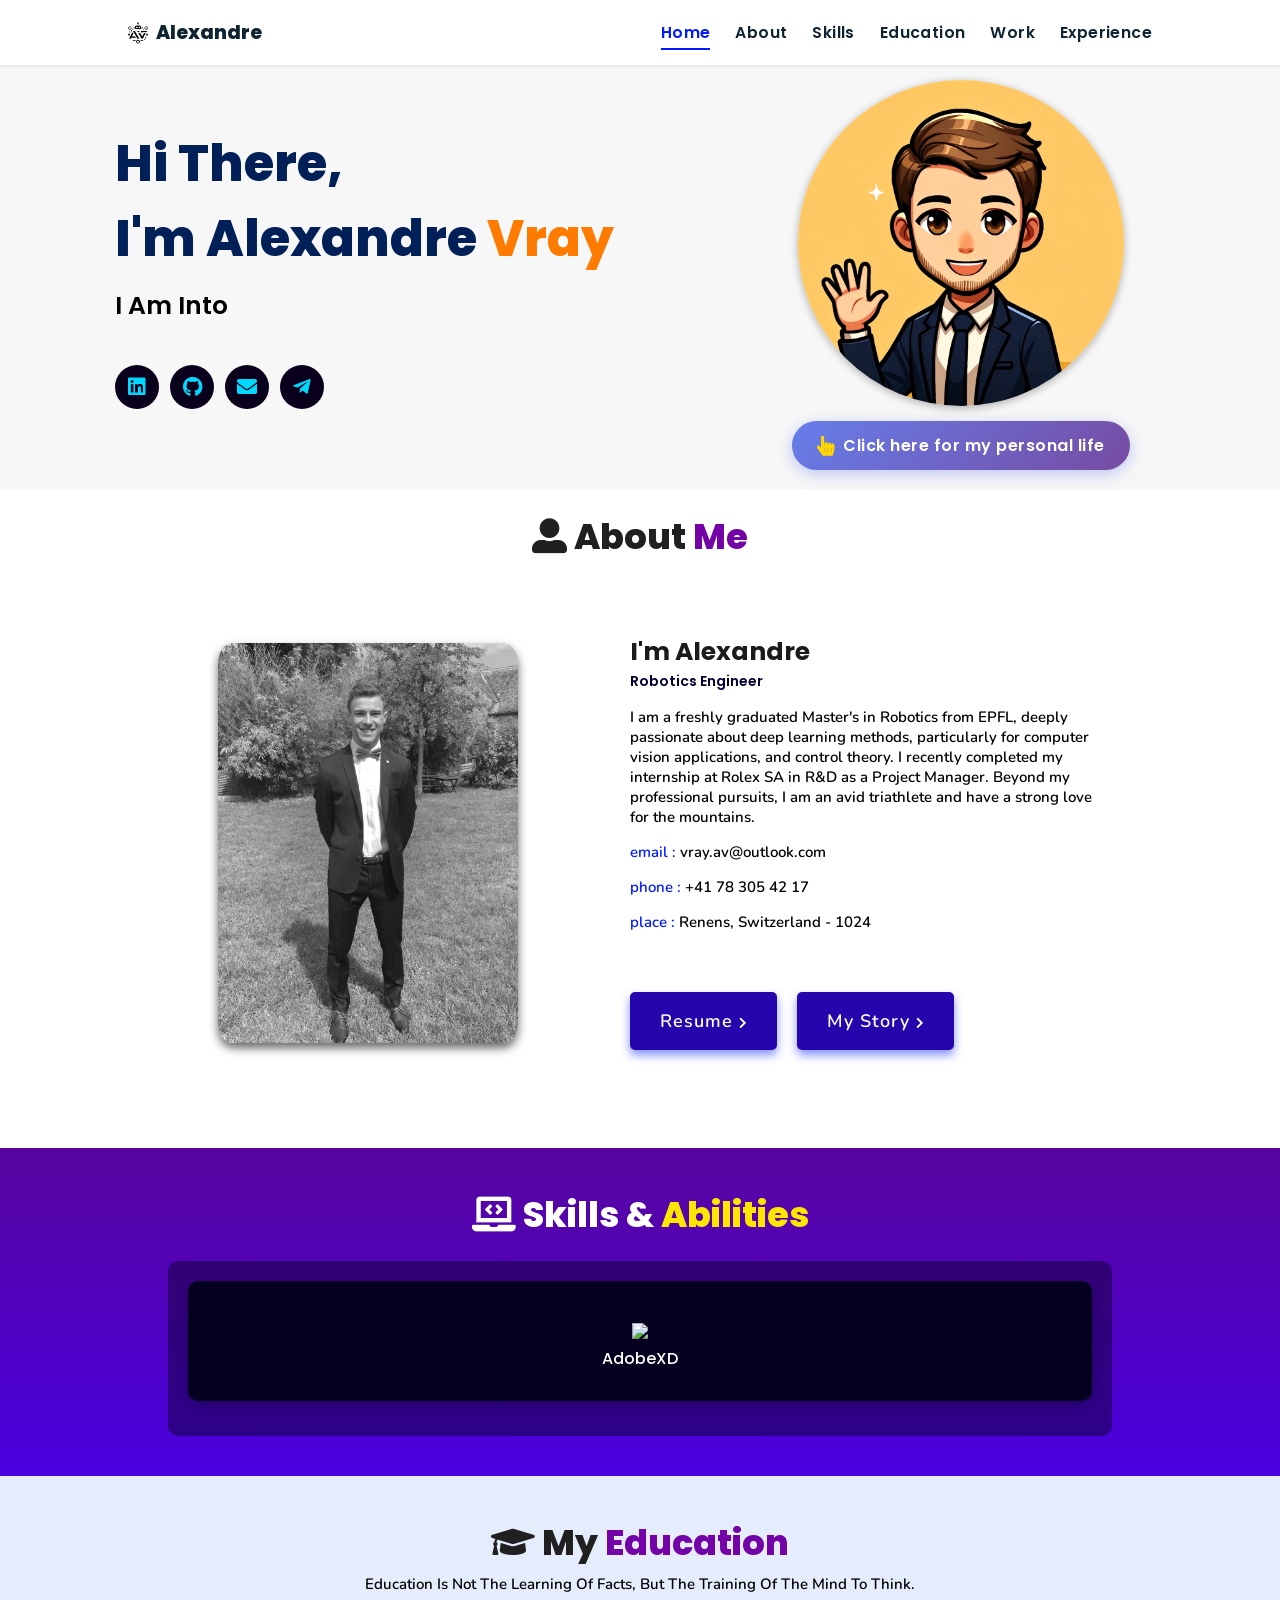
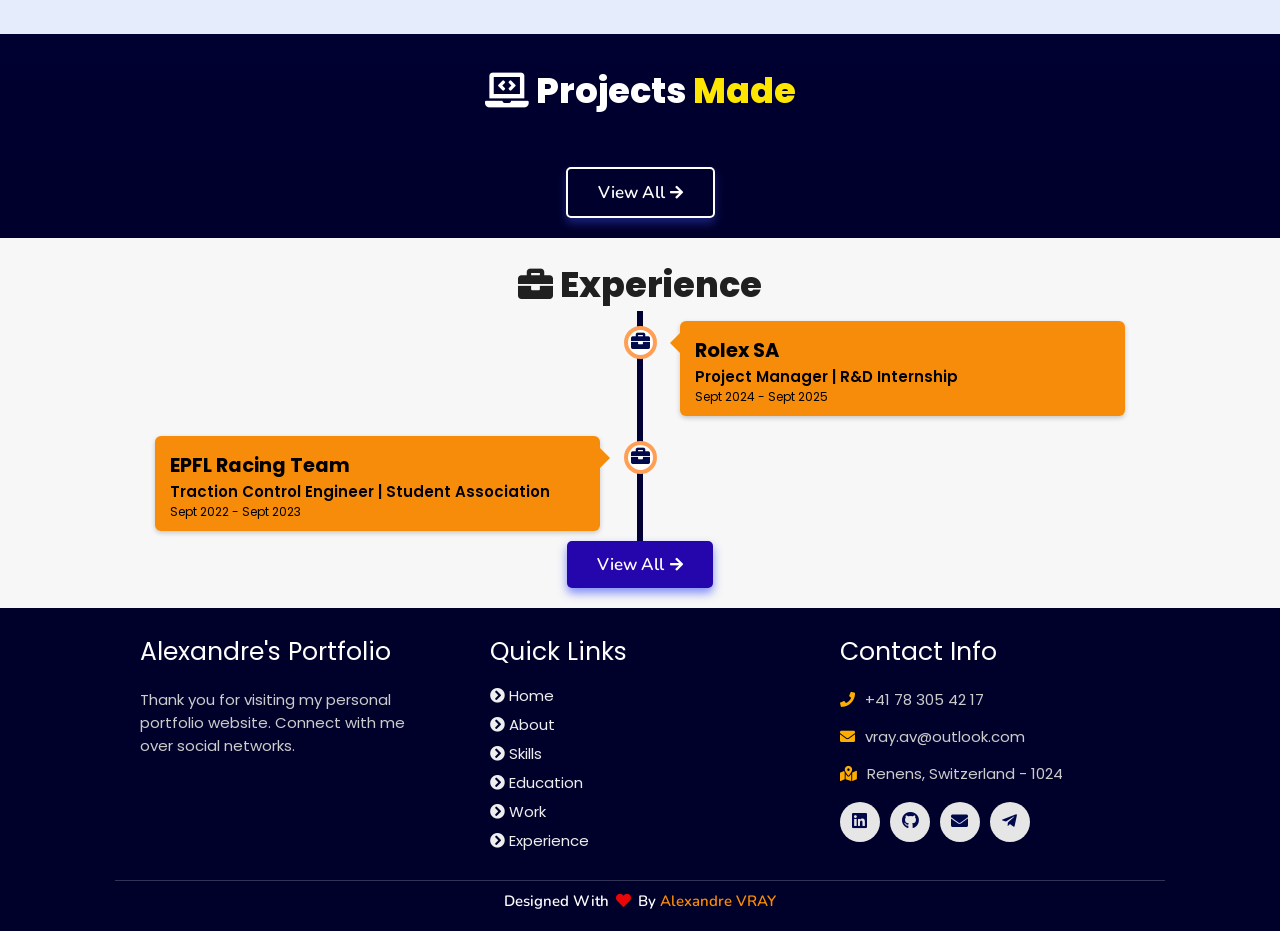
==== commit 912e2bde: "new story" ====
--- a/index.html
+++ b/index.html
@@ -62,8 +62,12 @@
       </div>
     </div>
 <div class="image">
-    <a href="personal-page/index.html" title="Discover my personal life">
+    <a href="personal-page/index.html" class="hero-link" title="Discover my personal life">
         <img draggable="false" class="tilt clickable-image" src="./assets/images/bitmoji/hero.webp" alt="Click to know more about me">
+        <div class="hero-cta">
+            <i class="fas fa-hand-pointer"></i>
+            <span>Click here for my personal life</span>
+        </div>
     </a>
 </div>
 </section>
--- a/main-page/css/style.css
+++ b/main-page/css/style.css
@@ -276,6 +276,14 @@
   align-items: center;
   max-width: 100%;
 }
+.home .image .hero-link {
+  position: relative;
+  display: flex;
+  flex-direction: column;
+  align-items: center;
+  text-decoration: none;
+  gap: 1.5rem;
+}
 .home .image img {
   max-width: min(80%, 50rem);
   width: 100%;
@@ -287,6 +295,50 @@
 }
 .home .image img:hover {
   box-shadow: 0 5px 15px rgba(0, 0, 0, 0.5);
+}
+.home .image .hero-cta {
+  display: flex;
+  align-items: center;
+  gap: 0.8rem;
+  padding: 1.2rem 2.5rem;
+  background: linear-gradient(135deg, #667eea 0%, #764ba2 100%);
+  border-radius: 50px;
+  box-shadow: 0 4px 15px rgba(102, 126, 234, 0.4);
+  transition: all 0.3s ease;
+  animation: pulse 2s ease-in-out infinite;
+}
+.home .image .hero-link:hover .hero-cta {
+  transform: translateY(-3px);
+  box-shadow: 0 6px 20px rgba(102, 126, 234, 0.6);
+  animation: none;
+}
+.home .image .hero-cta i {
+  font-size: 2rem;
+  color: #ffd700;
+  animation: point 1.5s ease-in-out infinite;
+}
+.home .image .hero-cta span {
+  font-size: 1.6rem;
+  font-weight: 600;
+  color: #ffffff;
+  text-transform: none;
+  letter-spacing: 0.05rem;
+}
+@keyframes pulse {
+  0%, 100% {
+    transform: scale(1);
+  }
+  50% {
+    transform: scale(1.05);
+  }
+}
+@keyframes point {
+  0%, 100% {
+    transform: translateX(0);
+  }
+  50% {
+    transform: translateX(5px);
+  }
 }
 .home .content h2 {
   font-size: 5rem;
@@ -414,6 +466,16 @@
   .home .image img {
     max-width: min(70%, 35rem);
   }
+  .home .image .hero-cta {
+    padding: 1rem 2rem;
+    gap: 0.6rem;
+  }
+  .home .image .hero-cta span {
+    font-size: 1.4rem;
+  }
+  .home .image .hero-cta i {
+    font-size: 1.8rem;
+  }
 }
 
 @media (max-width: 768px) {
@@ -456,6 +518,19 @@
   }
   .home .image img {
     max-width: min(60%, 30rem);
+  }
+  .home .image .hero-link {
+    gap: 1rem;
+  }
+  .home .image .hero-cta {
+    padding: 0.8rem 1.5rem;
+    gap: 0.5rem;
+  }
+  .home .image .hero-cta span {
+    font-size: 1.2rem;
+  }
+  .home .image .hero-cta i {
+    font-size: 1.5rem;
   }
 }
 /* hero media queries ends*/
@@ -535,6 +610,9 @@
 }
 .resumebtn {
   margin-top: 6rem;
+  display: flex;
+  gap: 2rem;
+  flex-wrap: wrap;
 }
 .resumebtn .btn {
   padding: 1.7rem 3rem;
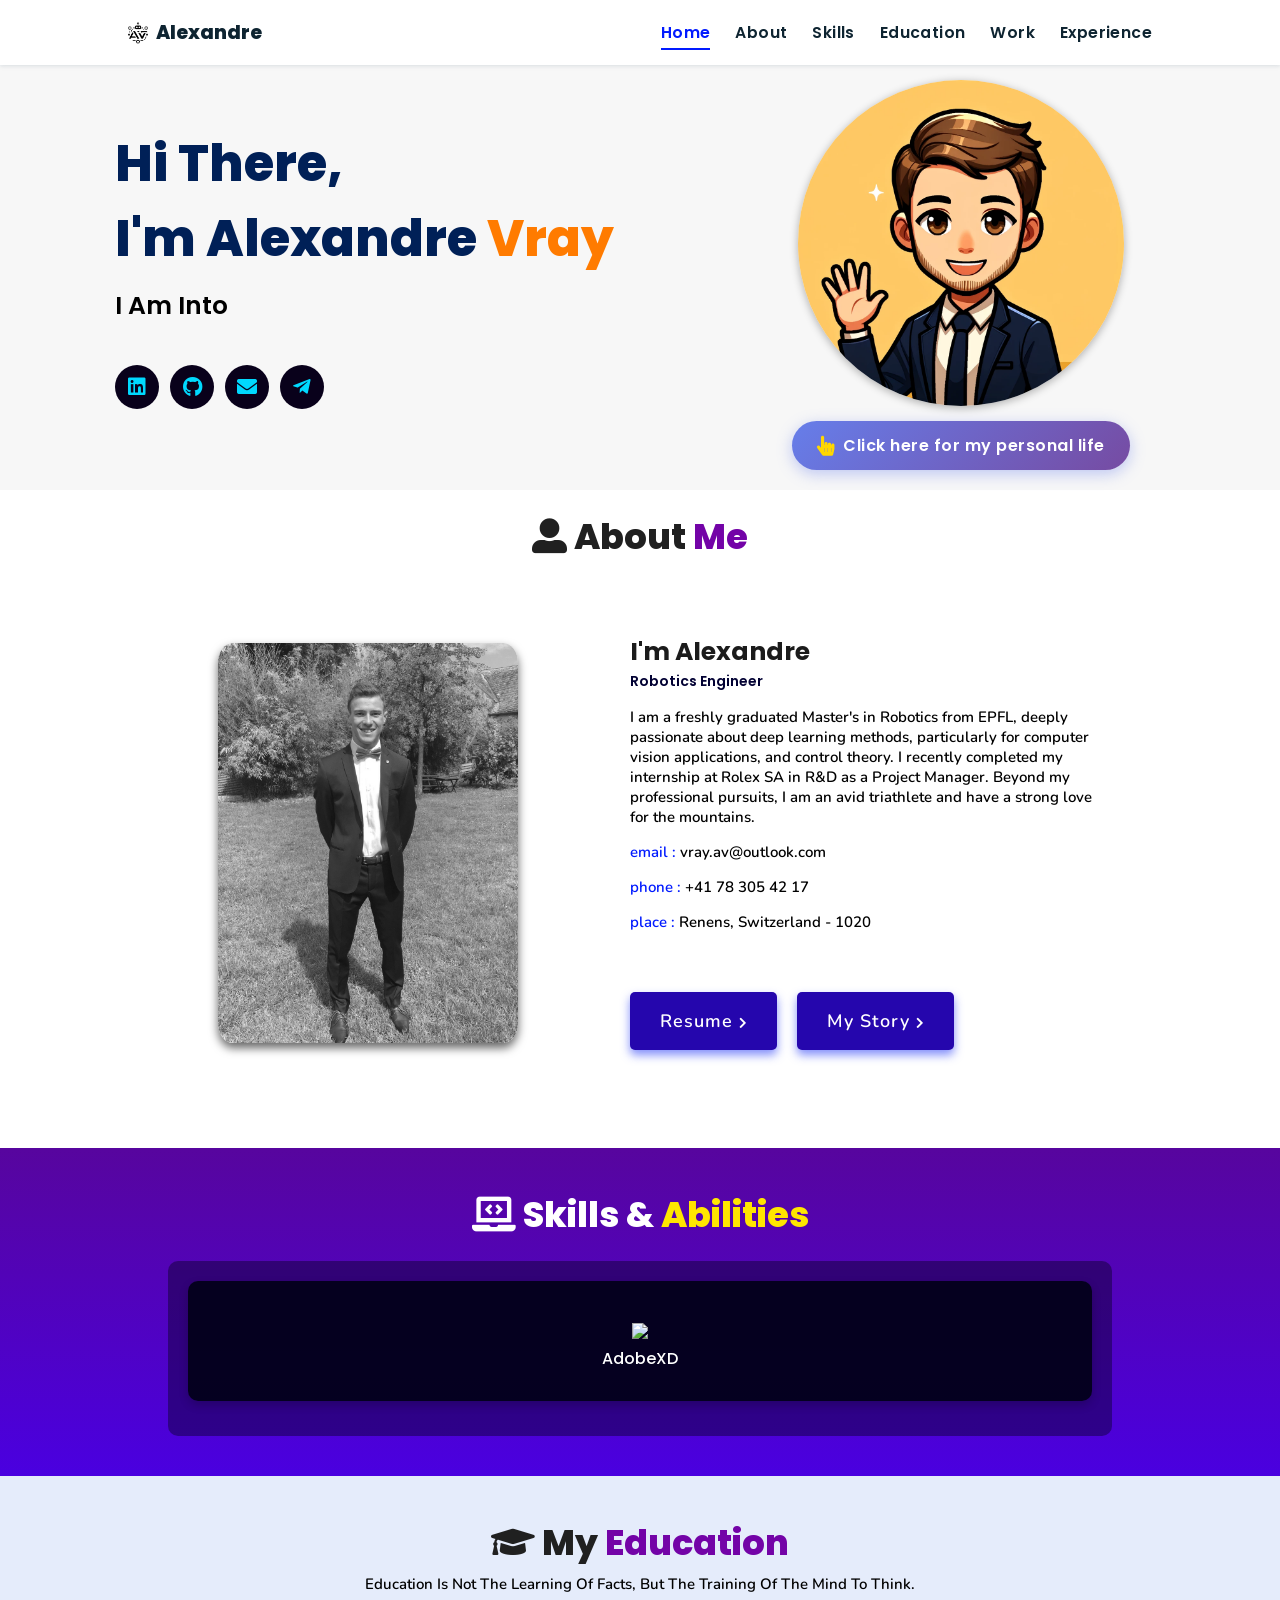
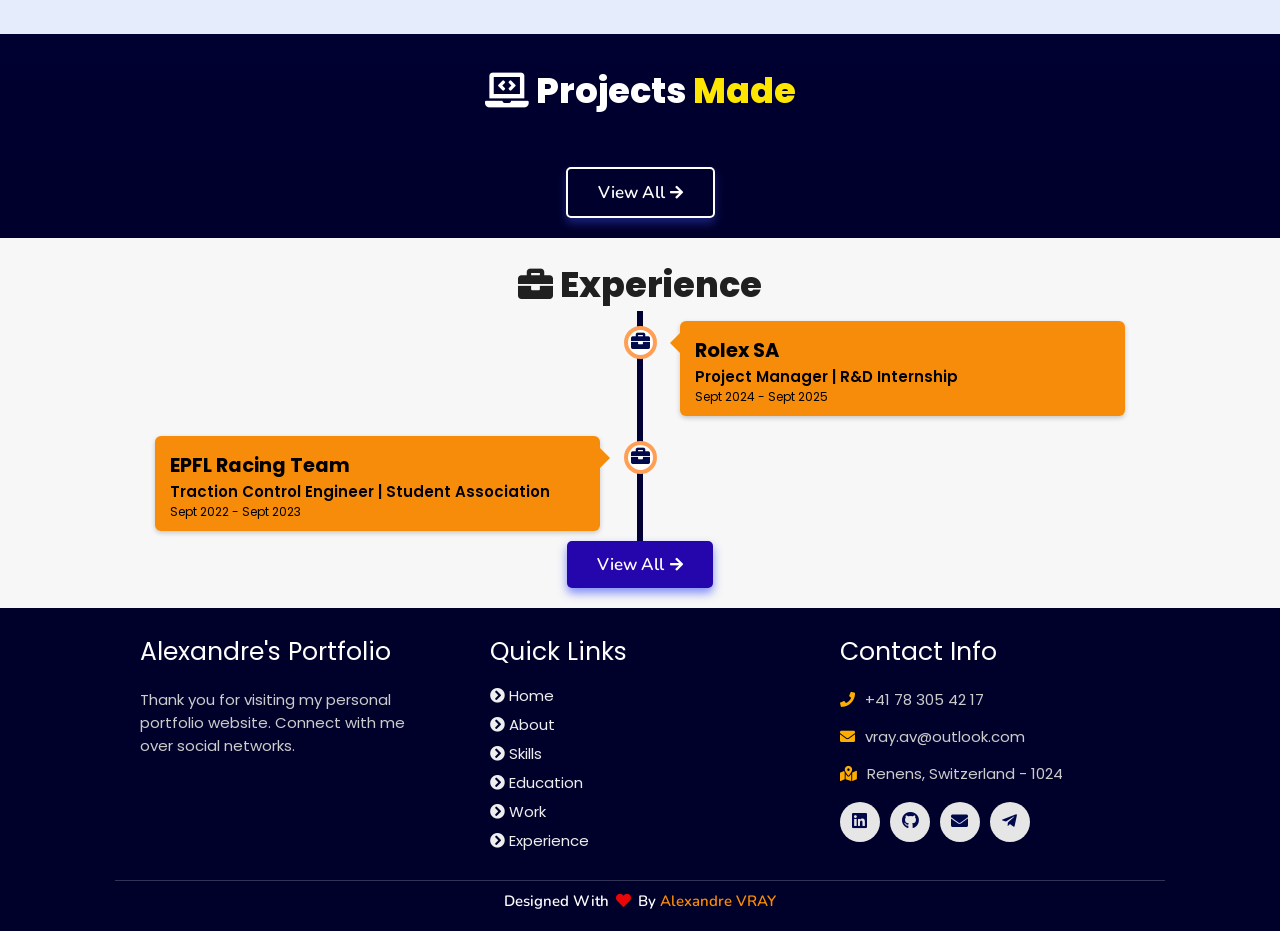
==== commit 5b3f7d2b: "renens, 1020" ====
--- a/index.html
+++ b/index.html
@@ -93,7 +93,7 @@
             <div class="box">
               <p><span> email : </span> <a href="mailto:vray.av@outlook.com">vray.av@outlook.com</a></p>
               <p><span> phone : </span> <a href="tel:+41783054217">+41 78 305 42 17</a></p>
-              <p><span> place : </span> Renens, Switzerland - 1024</p>
+              <p><span> place : </span> Renens, Switzerland - 1020</p>
             </div>
         </div>
         
@@ -179,6 +179,11 @@
             <h3>Project Manager | R&D Internship</h3>
             <p>Sept 2024 - Sept 2025</p>
         </div>
+        <div class="experience-details">
+          <p>🎯 Excellence and sharing spirit in high-precision environment</p>
+          <p>🎤 Learned to present to varied audiences (technical, production, executives)</p>
+          <p>🤝 Developed professional rigor and attention to detail</p>
+        </div>
       </div>
     </div>
 
@@ -191,6 +196,11 @@
         <div class="desc">
             <h3>Traction Control Engineer | Student Association</h3>
             <p>Sept 2022 - Sept 2023</p>
+        </div>
+        <div class="experience-details">
+          <p>🤝 First professional-like experience: teamwork management</p>
+          <p>⏰ Strict deadline management (project must work end of year)</p>
+          <p>🏎️ Developed technical skills in embedded systems</p>
         </div>
       </div>
     </div>
--- a/main-page/css/style.css
+++ b/main-page/css/style.css
@@ -1169,6 +1169,32 @@
 .experience .content .desc p {
   font-size: 1.2rem;
 }
+/* Experience details on hover */
+.experience .content .experience-details {
+  max-height: 0;
+  overflow: hidden;
+  opacity: 0;
+  transition: all 0.4s ease;
+  padding: 0 1.5rem;
+}
+.experience .container:hover .content {
+  transform: scale(1.05);
+  box-shadow: 0.5rem 0.5rem 1rem rgba(0, 0, 0, 0.3);
+}
+.experience .container:hover .experience-details {
+  max-height: 200px;
+  opacity: 1;
+  padding: 0 1.5rem 1rem 1.5rem;
+  margin-top: 0.5rem;
+}
+.experience .experience-details p {
+  font-size: 1.2rem;
+  line-height: 1.6;
+  margin: 0.5rem 0;
+  text-transform: none;
+  color: #1a1a1a;
+  font-weight: 500;
+}
 /* view all button */
 .morebtn {
   display: flex;
@@ -1238,6 +1264,21 @@
   }
   .morebtn {
     margin-top: 3rem;
+  }
+  /* Experience details responsive */
+  .experience .experience-details p {
+    font-size: 1.1rem;
+    margin: 0.4rem 0;
+  }
+  .experience .container:hover .experience-details {
+    max-height: 180px;
+  }
+  /* Support mobile/tactile - afficher les détails au clic */
+  .experience .container.active .experience-details {
+    max-height: 180px;
+    opacity: 1;
+    padding: 0 1.5rem 1rem 1.5rem;
+    margin-top: 0.5rem;
   }
 }
 /* experience media queries ends */
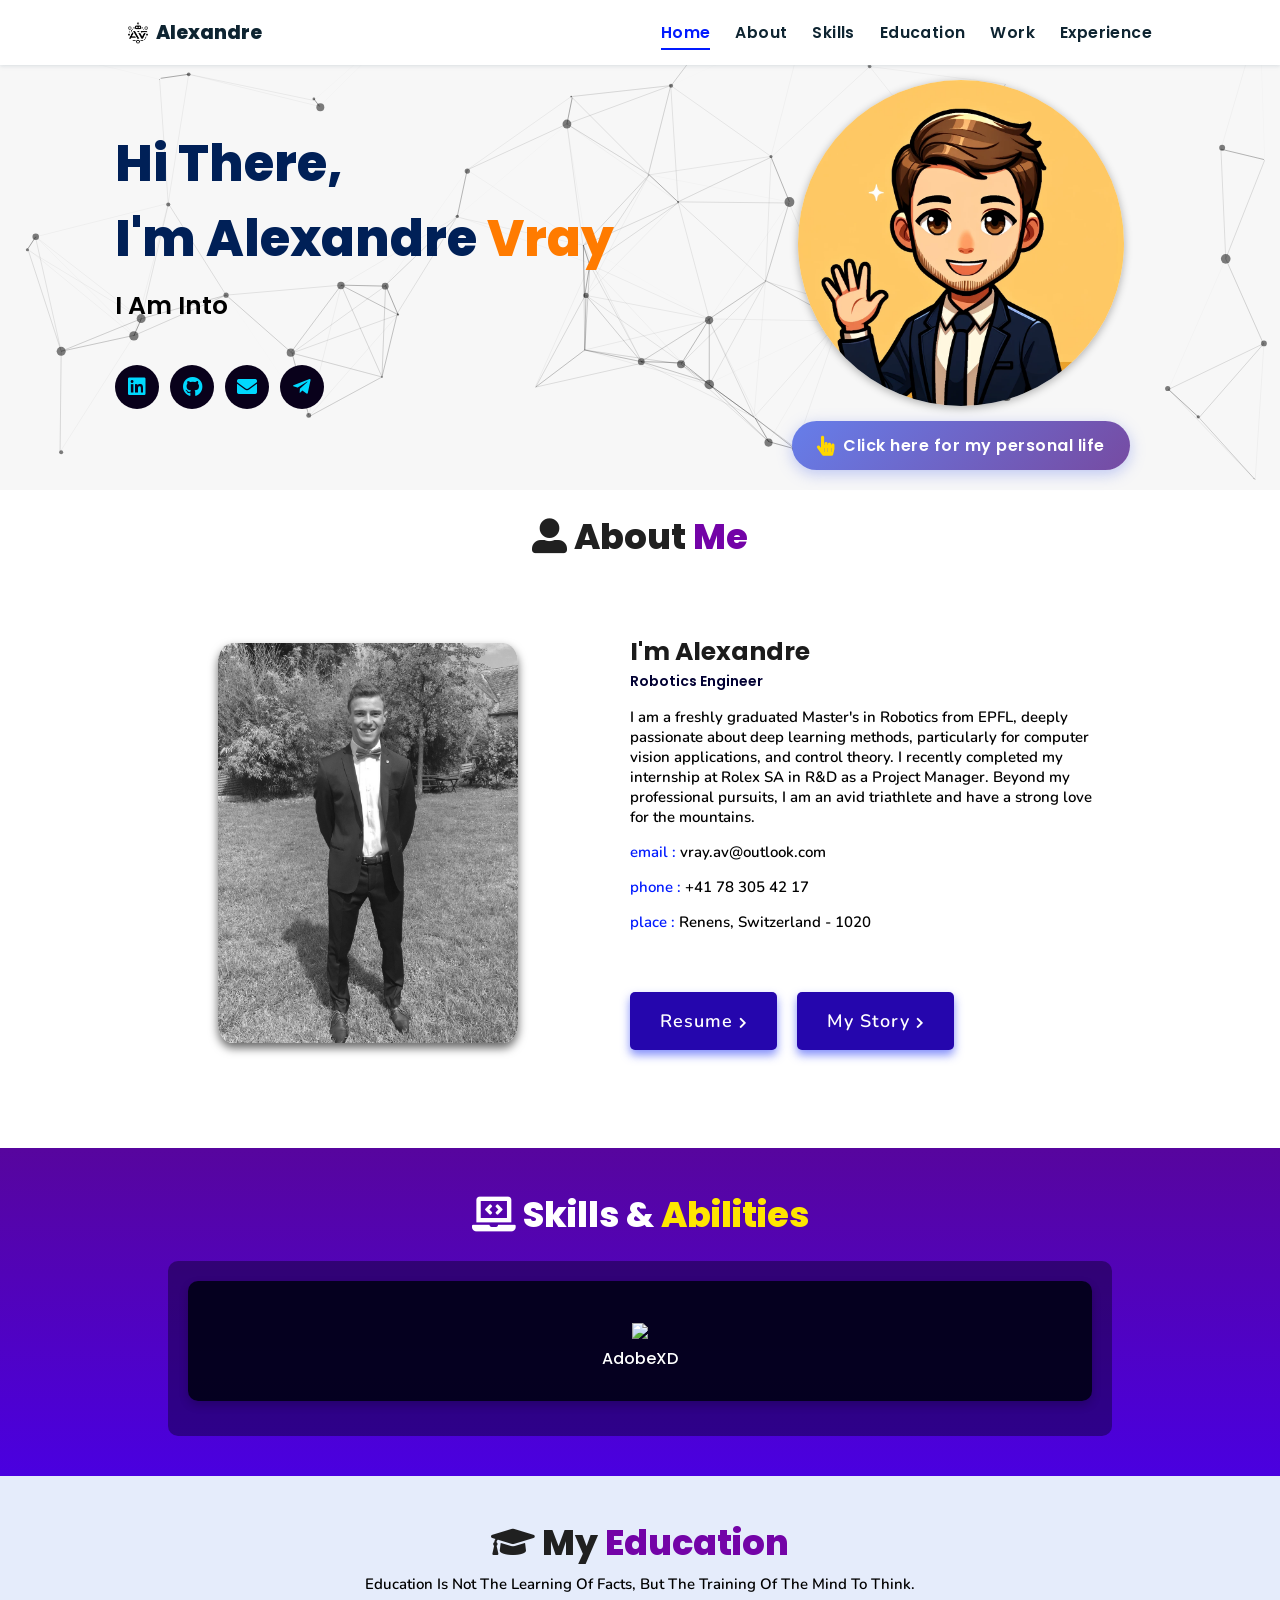
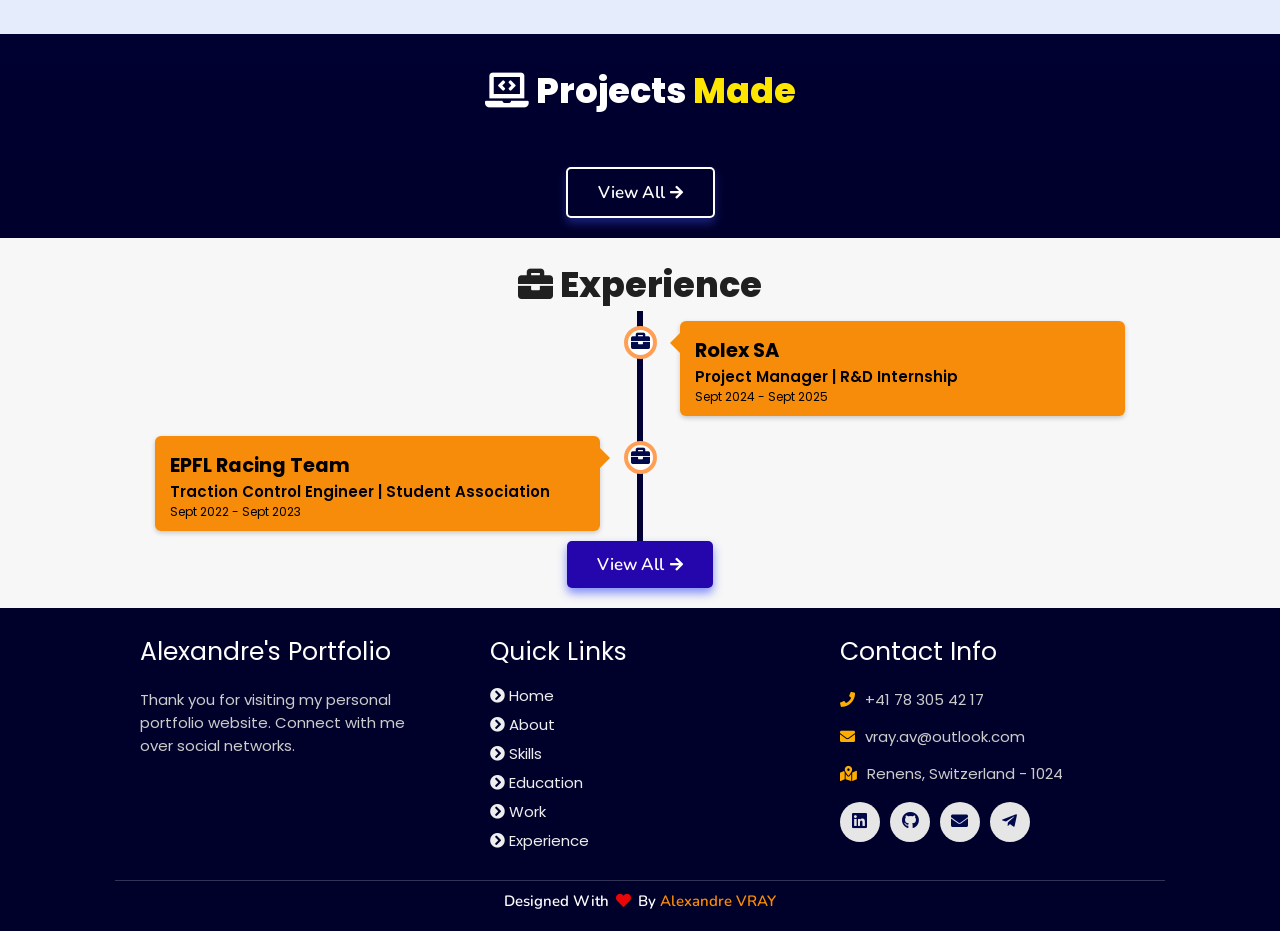
==== commit c64b0324: "rangement des dossiers" ====
--- a/index.html
+++ b/index.html
@@ -7,15 +7,16 @@
     <meta name="keywords" content="Alexandre VRAY, portfolio website, personal portfolio" />
     <meta name="description" content="Welcome to Alexandre's Portfolio. Robotics' Engineer" />
     <!-- Custom CSS -->
-    <link rel="stylesheet" href="./main-page/css/style.css">
+    <link rel="stylesheet" href="./src/styles/pages/home.css">
     <!-- Font Awesome -->
     <link rel="stylesheet" href="https://cdnjs.cloudflare.com/ajax/libs/font-awesome/5.15.3/css/all.min.css" integrity="sha512-iBBXm8fW90+nuLcSKlbmrPcLa0OT92xO1BIsZ+ywDWZCvqsWgccV3gFoRBv0z+8dLJgyAHIhR35VZc2oM/gI1w==" crossorigin="anonymous" referrerpolicy="no-referrer" />
     <!-- Favicon -->
-    <link id='favicon' rel="shortcut icon" href="./assets/images/logo/white.png" type="image/x-png">
+    <link id='favicon' rel="shortcut icon" href="./src/assets/images/logo/white.png" type="image/x-png">
     <title>Portfolio | A.Vray</title>
 </head>
 <body oncontextmenu="return false">
 
+  
 <!-- pre loader -->
 <!-- <div class="loader-container">
   <img draggable="false" src="./assets/images/preloader.gif" alt="">
@@ -23,8 +24,8 @@
 
 <!-- navbar starts -->
 <header>
-        <a href="#home" class="logo">  <img src="./assets/images/logo/black.png" alt="Logo", class="default-logo">
-                                   <img src="./assets/images/logo/color.png" alt="Logo", class="color-logo"> Alexandre</a>
+        <a href="#home" class="logo">  <img src="./src/assets/images/logo/black.png" alt="Logo", class="default-logo">
+                                   <img src="./src/assets/images/logo/color.png" alt="Logo", class="color-logo"> Alexandre</a>
         <!-- <i class="fab fa-node-js"></i>  <img src="./assets/images/logo/color.png" alt="Logo", class="hover-img"> -->
 
         <div id="menu" class="fas fa-bars"></div>
@@ -63,7 +64,7 @@
     </div>
 <div class="image">
     <a href="personal-page/index.html" class="hero-link" title="Discover my personal life">
-        <img draggable="false" class="tilt clickable-image" src="./assets/images/bitmoji/hero.webp" alt="Click to know more about me">
+        <img draggable="false" class="tilt clickable-image" src="./src/assets/images/bitmoji/hero.webp" alt="Click to know more about me">
         <div class="hero-cta">
             <i class="fas fa-hand-pointer"></i>
             <span>Click here for my personal life</span>
@@ -81,7 +82,7 @@
     <div class="row">
 
     <div class="image">
-        <img draggable="false" class="tilt" src="./assets/images/profil.png" alt="Alexandre">
+        <img draggable="false" class="tilt" src="./src/assets/images/common/profil.png" alt="Alexandre">
     </div>
     <div class="content">
         <h3>I'm Alexandre</h3>
@@ -98,7 +99,7 @@
         </div>
         
         <div class="resumebtn">
-            <a href="./assets/images/cv.pdf" target="_blank" class="btn"><span>Resume</span> <!-- https://drive.google.com/file/d/1rZiXl562q7aVyk1kJ2nO85YBAq8ixTiw/view -->
+            <a href="./src/assets/documents/cv.pdf" target="_blank" class="btn"><span>Resume</span> <!-- https://drive.google.com/file/d/1rZiXl562q7aVyk1kJ2nO85YBAq8ixTiw/view -->
                 <i class="fas fa-chevron-right"></i>
             </a>
             <a href="./about/index.html" class="btn"><span>My Story</span>
@@ -231,8 +232,8 @@
 <script src="https://cdnjs.cloudflare.com/ajax/libs/typed.js/2.0.5/typed.min.js" integrity="sha512-1KbKusm/hAtkX5FScVR5G36wodIMnVd/aP04af06iyQTkD17szAMGNmxfNH+tEuFp3Og/P5G32L1qEC47CZbUQ==" crossorigin="anonymous" referrerpolicy="no-referrer"></script>
 
 <!-- particle.js links -->
-<script src="./assets/js/particles.min.js"></script>
-<script src="./assets/js/app.js"></script>
+<script src="./src/services/particles.min.js"></script>
+<script src="./src/services/particles-config.js"></script>
 
 <!-- vanilla tilt.js links -->
 <script src="https://cdnjs.cloudflare.com/ajax/libs/vanilla-tilt/1.7.0/vanilla-tilt.min.js" integrity="sha512-SttpKhJqONuBVxbRcuH0wezjuX+BoFoli0yPsnrAADcHsQMW8rkR84ItFHGIkPvhnlRnE2FaifDOUw+EltbuHg==" crossorigin="anonymous" referrerpolicy="no-referrer"></script>
@@ -244,8 +245,8 @@
 
 <!-- ==== ALL MAJOR JAVASCRIPT CDNS ENDS ==== -->
 
-<script src="./assets/js/components/footer.js"></script>
-<script src="./main-page/js/script.js"></script>
+<script src="./src/components/footer.js"></script>
+<script src="./src/pages/home.js"></script>
 
 </body>
 </html>
--- a/src/styles/pages/home.css
+++ b/src/styles/pages/home.css
@@ -0,0 +1,1645 @@
+@import url("https://fonts.googleapis.com/css2?family=Poppins:wght@400;600;700&display=swap");
+@import url("https://fonts.googleapis.com/css2?family=Nunito:ital,wght@0,300;0,400;0,600;0,700;1,300;1,400&display=swap");
+
+* {
+  margin: 0;
+  padding: 0;
+  box-sizing: border-box;
+  text-decoration: none;
+  outline: none;
+  border: none;
+  text-transform: capitalize;
+  transition: all 0.2s linear;
+}
+html {
+  font-size: 62.5%;
+  overflow-x: hidden;
+  scroll-behavior: smooth;
+}
+body {
+  background: #f7f7f7;
+  font-family: "Poppins", sans-serif;
+}
+
+*::selection {
+  background: #2b3dda;
+  color: #fff;
+}
+
+html {
+  font-size: 62.5%;
+  overflow-x: hidden;
+}
+html::-webkit-scrollbar {
+  width: 0.8rem;
+}
+html::-webkit-scrollbar-track {
+  background: rgb(235, 202, 245);
+}
+html::-webkit-scrollbar-thumb {
+  background: #420177;
+}
+
+/* pre loader start */
+.loader-container {
+  position: fixed;
+  top: 0;
+  left: 0;
+  z-index: 10000;
+  background: #e6eff1;
+  display: flex;
+  align-items: center;
+  justify-content: center;
+  height: 100%;
+  width: 100%;
+}
+.loader-container.fade-out {
+  top: -120%;
+}
+/* pre loader end */
+
+/* clickable images */
+.clickable-image {
+  cursor: pointer;
+  transition: transform 0.3s ease, filter 0.3s ease;
+}
+
+.clickable-image:hover {
+  transform: scale(1.05);
+  filter: brightness(1.1);
+}
+
+/* navbar starts */
+header {
+  position: fixed;
+  top: 0;
+  left: 0;
+  right: 0;
+  z-index: 1000;
+  display: flex;
+  align-items: center;
+  justify-content: space-between;
+  padding: 1.7rem 10%;
+  height: 6.5rem;
+  background-color: #fff;
+  box-shadow: 0 1px 4px rgba(146, 161, 176, 0.3);
+}
+section {
+  padding: 2rem 9%;
+}
+.heading {
+  font-size: 3.5rem;
+  color: rgb(32, 32, 32);
+  font-weight: 800;
+  text-align: center;
+}
+.heading span {
+  color: rgb(115, 3, 167);
+}
+header .logo {
+  display: flex;
+  align-items: center;
+  gap: 0.8rem;
+  font-size: 1.9rem;
+  font-weight: 800;
+  text-decoration: none;
+  color: #0e2431;
+  position: relative;
+}
+header .logo i {
+  font-size: 2.2rem;
+}
+header .logo:hover {
+  color: #fc8c05;
+}
+header .default-logo{
+  height: 2.2rem;
+  width: auto;
+  object-fit: contain;
+  transition: opacity 0.3s ease;
+}
+header .logo:hover .default-logo{
+  opacity: 0;
+}
+header .color-logo{
+  position: absolute;
+  left: 0;
+  top: 50%;
+  transform: translateY(-50%);
+  height: 2.2rem;
+  width: auto;
+  object-fit: contain;
+  opacity: 0;
+  transition: opacity 0.3s ease;
+}
+header .logo:hover .color-logo{
+  opacity: 1;
+}
+header .navbar ul {
+  list-style: none;
+  display: flex;
+  justify-content: center;
+  align-items: center;
+}
+header .navbar li {
+  margin-left: 2.5rem;
+}
+header .navbar ul li a {
+  font-size: 1.57rem;
+  color: #0e2431;
+  font-weight: 600;
+  text-decoration: none;
+  letter-spacing: 0.04rem;
+  transition: 0.2s;
+}
+header .navbar ul li a.active,
+header .navbar ul li a:hover {
+  color: #011aff;
+  border-bottom: 0.2rem solid #011aff;
+  padding: 0.5rem 0;
+}
+/* navbar ends */
+
+/* hamburger icon starts*/
+#menu {
+  font-size: 3rem;
+  cursor: pointer;
+  color: rgb(24, 2, 63);
+  display: none;
+}
+@media (max-width: 768px) {
+  header {
+    padding: 1.5rem 5%;
+  }
+  header .logo {
+    font-size: 1.7rem;
+  }
+  header .default-logo,
+  header .color-logo {
+    height: 2rem;
+  }
+  #menu {
+    display: block;
+  }
+  header .navbar {
+    position: fixed;
+    top: 6.5rem;
+    right: -120%;
+    width: 75%;
+    height: 100%;
+    text-align: left;
+    align-items: flex-start;
+    background-color: #0e0f31;
+  }
+  header .navbar ul {
+    flex-flow: column;
+    padding: 1rem;
+  }
+  header .navbar ul li {
+    text-align: center;
+    width: 100%;
+    margin: 1rem 0;
+    border-radius: 0.5rem;
+    width: 26rem;
+  }
+  header .navbar ul li a {
+    display: block;
+    padding: 1rem;
+    text-align: left;
+    color: #fff;
+    font-size: 2rem;
+  }
+  header .navbar ul li a.active,
+  header .navbar ul li a:hover {
+    padding: 1rem;
+    color: #fff;
+    border-radius: 0.5rem;
+    border-bottom: 0.5rem solid #011aff;
+  }
+  .fa-times {
+    transform: rotate(180deg);
+  }
+  header .navbar.nav-toggle {
+    right: 0;
+  }
+}
+
+@media (max-width: 480px) {
+  header {
+    padding: 1.5rem 3%;
+  }
+  header .logo {
+    font-size: 1.5rem;
+    gap: 0.5rem;
+  }
+  header .default-logo,
+  header .color-logo {
+    height: 1.8rem;
+  }
+}
+/* hamburger icon ends */
+
+/* hero section starts*/
+.home {
+  position: relative;
+  display: grid;
+  grid-template-columns: 1.2fr 0.8fr;
+  gap: 3rem;
+  align-items: center;
+  padding: 8rem 9% 2rem;
+}
+.home #particles-js {
+  position: absolute;
+  top: 0;
+  left: 0;
+  height: 100%;
+  width: 100%;
+}
+.home::before {
+  content: "";
+  position: absolute;
+  top: 0;
+  left: 0;
+  height: 100%;
+  width: 100%;
+}
+.home .content {
+  z-index: 1;
+  display: flex;
+  flex-direction: column;
+  justify-content: center;
+}
+.home .image {
+  z-index: 1;
+  display: flex;
+  justify-content: center;
+  align-items: center;
+  max-width: 100%;
+}
+.home .image .hero-link {
+  position: relative;
+  display: flex;
+  flex-direction: column;
+  align-items: center;
+  text-decoration: none;
+  gap: 1.5rem;
+}
+.home .image img {
+  max-width: min(80%, 50rem);
+  width: 100%;
+  height: auto;
+  border-radius: 50%;
+  box-shadow: 0 2px 8px rgba(0, 0, 0, 0.3);
+  cursor: pointer;
+  object-fit: contain;
+}
+.home .image img:hover {
+  box-shadow: 0 5px 15px rgba(0, 0, 0, 0.5);
+}
+.home .image .hero-cta {
+  display: flex;
+  align-items: center;
+  gap: 0.8rem;
+  padding: 1.2rem 2.5rem;
+  background: linear-gradient(135deg, #667eea 0%, #764ba2 100%);
+  border-radius: 50px;
+  box-shadow: 0 4px 15px rgba(102, 126, 234, 0.4);
+  transition: all 0.3s ease;
+  animation: pulse 2s ease-in-out infinite;
+}
+.home .image .hero-link:hover .hero-cta {
+  transform: translateY(-3px);
+  box-shadow: 0 6px 20px rgba(102, 126, 234, 0.6);
+  animation: none;
+}
+.home .image .hero-cta i {
+  font-size: 2rem;
+  color: #ffd700;
+  animation: point 1.5s ease-in-out infinite;
+}
+.home .image .hero-cta span {
+  font-size: 1.6rem;
+  font-weight: 600;
+  color: #ffffff;
+  text-transform: none;
+  letter-spacing: 0.05rem;
+}
+@keyframes pulse {
+  0%, 100% {
+    transform: scale(1);
+  }
+  50% {
+    transform: scale(1.05);
+  }
+}
+@keyframes point {
+  0%, 100% {
+    transform: translateX(0);
+  }
+  50% {
+    transform: translateX(5px);
+  }
+}
+.home .content h2 {
+  font-size: 5rem;
+  font-weight: 800;
+  color: #002057;
+}
+.home .content h2 span {
+  font-size: 5rem;
+  font-weight: 800;
+  color: #ff7b00;
+}
+.home .content p {
+  font-size: 2.5rem;
+  color: #000;
+  font-weight: 600;
+  padding: 1rem 0;
+}
+.home .content p span {
+  font-size: 2.5rem;
+  color: rgb(148, 8, 8);
+  font-weight: 600;
+  padding: 1rem 0;
+}
+.home .btn {
+  margin-top: 1rem;
+  position: absolute;
+  line-height: 0;
+  padding: 1.6rem 3rem;
+  border-radius: 4em;
+  transition: 0.5s;
+  color: #fff;
+  background: #2506ad;
+  box-shadow: 0px 5px 18px rgba(48, 68, 247, 0.6);
+  font-family: "Nunito", sans-serif;
+}
+.home .btn span {
+  font-weight: 700;
+  font-size: 1.7rem;
+  letter-spacing: 0.1rem;
+}
+.home .btn i {
+  margin-left: 0.3rem;
+  font-size: 1.5rem;
+  transition: 0.3s;
+}
+.home .btn:hover {
+  background: #1a047e;
+}
+.home .btn:hover i {
+  transform: translateX(5px);
+}
+/* social icons start */
+.socials {
+  position: relative;
+  margin-top: 3rem;
+}
+.socials .social-icons {
+  padding-left: 0;
+  margin-bottom: 0;
+  list-style: none;
+}
+.socials .social-icons li {
+  display: inline-block;
+  margin-bottom: 14px;
+}
+.social-icons a {
+  font-size: 2rem;
+  display: inline-block;
+  line-height: 44px;
+  color: #00d9ff;
+  background-color: #09011b;
+  width: 44px;
+  height: 44px;
+  text-align: center;
+  margin-right: 8px;
+  border-radius: 100%;
+  -webkit-transition: all 0.2s linear;
+  -o-transition: all 0.2s linear;
+  transition: all 0.2s linear;
+}
+.social-icons a:active,
+.social-icons a:focus,
+.social-icons a:hover {
+  color: #fff;
+  background-color: #0685da;
+}
+.social-icons a.github:hover {
+  background-color: #0e0e0e;
+}
+.social-icons a.twitter:hover {
+  background-color: #00aced;
+}
+.social-icons a.linkedin:hover {
+  background-color: #007bb6;
+}
+.social-icons a.dev:hover {
+  background-color: #070707;
+}
+.social-icons a.instagram:hover {
+  background-color: #ee00da;
+}
+/* social icons end */
+
+/* hero media queries starts*/
+@media (max-width: 968px) {
+  .home {
+    grid-template-columns: 1fr 1fr;
+    gap: 2rem;
+    padding: 8rem 5% 2rem;
+  }
+}
+
+@media (max-width: 768px) {
+  .home {
+    grid-template-columns: 1fr;
+    text-align: center;
+    gap: 3rem;
+  }
+  .home .content {
+    order: 1;
+  }
+  .home .image {
+    order: 2;
+  }
+  .home .image img {
+    max-width: min(70%, 35rem);
+  }
+  .home .image .hero-cta {
+    padding: 1rem 2rem;
+    gap: 0.6rem;
+  }
+  .home .image .hero-cta span {
+    font-size: 1.4rem;
+  }
+  .home .image .hero-cta i {
+    font-size: 1.8rem;
+  }
+}
+
+@media (max-width: 768px) {
+  .home .content h2 {
+    font-size: 4rem;
+  }
+  .home .content h2 span {
+    font-size: 4rem;
+  }
+  .home .content p {
+    font-size: 2rem;
+  }
+  .home .content p span {
+    font-size: 2rem;
+  }
+}
+
+@media (max-width: 450px) {
+  .home {
+    padding: 8rem 5% 2rem;
+  }
+  .home .btn {
+    margin: 3rem 0 2rem;
+    position: relative;
+  }
+  .socials {
+    margin-top: 2rem;
+  }
+  .home .content h2 {
+    font-size: 3rem;
+  }
+  .home .content h2 span {
+    font-size: 3rem;
+  }
+  .home .content p {
+    font-size: 1.8rem;
+  }
+  .home .content p span {
+    font-size: 1.8rem;
+  }
+  .home .image img {
+    max-width: min(60%, 30rem);
+  }
+  .home .image .hero-link {
+    gap: 1rem;
+  }
+  .home .image .hero-cta {
+    padding: 0.8rem 1.5rem;
+    gap: 0.5rem;
+  }
+  .home .image .hero-cta span {
+    font-size: 1.2rem;
+  }
+  .home .image .hero-cta i {
+    font-size: 1.5rem;
+  }
+}
+/* hero media queries ends*/
+/* hero section end */
+
+/* about section starts */
+.about {
+  background: rgb(255, 255, 255);
+}
+.about .row {
+  display: flex;
+  flex-direction: row;
+  gap: 2rem;
+  flex-wrap: wrap;
+  padding: 4rem;
+}
+.about .row .image {
+  text-align: center;
+  flex: 1 1 35rem;
+}
+.about .row .image img {
+  margin: 4rem;
+  max-width: min(80%, 30rem);
+  width: 100%;
+  height: auto;
+  border-radius: 5%;
+  box-shadow: 0 5px 10px rgba(0, 0, 0, 0.6);
+  mix-blend-mode: luminosity;
+  transition: 0.3s;
+  cursor: default;
+}
+.about .row .image img:hover {
+  mix-blend-mode: normal;
+}
+.about .row .content {
+  flex: 1 1 45rem;
+  padding: 3rem;
+}
+.about .row .content h3 {
+  color: rgb(27, 27, 27);
+  font-size: 2.5rem;
+}
+.about .row .content .tag {
+  font-size: 1.4rem;
+  color: #020133;
+  font-weight: 600;
+  margin-top: 1rem;
+}
+.about .row .content p {
+  font-size: 1.5rem;
+  margin-top: 1.5rem;
+  font-family: "Nunito";
+  font-weight: 600;
+  text-transform: none;
+}
+.about .row .content .box-container {
+  display: flex;
+  flex-wrap: wrap;
+  gap: 1.5rem;
+  font-family: "Nunito";
+  font-weight: 600;
+}
+.about .row .content .box-container .box p {
+  text-transform: none;
+}
+.about .row .content .box-container .box p span {
+  color: #011aff;
+  text-transform: none;
+}
+.about .row .content .box-container .box p a {
+  color: inherit;
+  text-decoration: none;
+  text-transform: none;
+}
+.about .row .content .box-container .box p a:hover {
+  text-decoration: underline;
+}
+.resumebtn {
+  margin-top: 6rem;
+  display: flex;
+  gap: 2rem;
+  flex-wrap: wrap;
+}
+.resumebtn .btn {
+  padding: 1.7rem 3rem;
+  border-radius: 0.5em;
+  transition: 0.3s;
+  color: #fff;
+  background: #2506ad;
+  box-shadow: 0px 5px 10px rgba(48, 68, 247, 0.6);
+  font-family: "Nunito", sans-serif;
+}
+.resumebtn .btn span {
+  font-weight: 600;
+  font-size: 1.8rem;
+  letter-spacing: 0.1rem;
+}
+.resumebtn .btn i {
+  margin-left: 0.3rem;
+  font-size: 1.2rem;
+  transition: 0.3s;
+}
+.resumebtn .btn:hover {
+  background: #1a047e;
+}
+.resumebtn .btn:hover i {
+  transform: translateX(5px);
+}
+/* about media queries starts*/
+@media screen and (max-width: 600px) {
+  .about .row .image {
+    margin-top: 2rem;
+  }
+  .about .row .image img {
+    margin: 0 auto;
+    max-width: min(70%, 25rem);
+    width: 100%;
+    mix-blend-mode: normal;
+  }
+  .about .row {
+    padding: 0.5rem;
+    margin-bottom: 7rem;
+  }
+  .about .row .content {
+    padding: 1rem;
+  }
+  .about .row .content .box-container {
+    gap: 0;
+  }
+}
+/* about media queries ends*/
+/* about section ends */
+
+/* skills section starts */
+.skills {
+  background: linear-gradient(to bottom, #57059e, #4a00e0);
+  padding: 4rem 9%;
+}
+.skills h2 {
+  color: #fff;
+}
+.skills .heading span {
+  color: rgb(255, 230, 0);
+}
+.skills .container {
+  background: rgba(0, 0, 22, 0.4);
+  color: #fff;
+  border-radius: 1rem;
+  padding: 2rem;
+  width: 90%;
+  margin: auto;
+  margin-top: 2rem;
+}
+.skills .container .row {
+  display: grid;
+  grid-template-columns: repeat(auto-fit, minmax(150px, 1fr));
+  gap: 1.8rem;
+  justify-content: center;
+}
+.skills .container .bar {
+  margin-bottom: 15px;
+  padding: 15px;
+  border-radius: 1rem;
+  box-shadow: 0 4px 10px rgba(0, 0, 0, 0.2);
+  background: rgba(0, 0, 22, 0.9);
+  transition: 0.2s;
+  min-height: 120px;
+  display: flex;
+  flex-direction: column;
+  justify-content: center;
+}
+.skills .container .bar:hover {
+  box-shadow: 0 8px 10px rgba(0, 2, 68, 0.8) !important;
+  background-color: rgba(0, 0, 0, 0.9) !important;
+}
+.skills .container .bar .info {
+  display: flex;
+  flex-direction: column;
+  align-items: center;
+  gap: 1rem;
+  margin-top: 1rem;
+  padding: 0 0.5rem;
+  height: 100%;
+  justify-content: center;
+}
+.skills .container .bar .info i {
+  font-size: 4rem;
+}
+.skills .container .bar .info span {
+  font-size: 1.6rem;
+  font-weight: 500;
+  font-family: "Poppins";
+  text-align: center;
+  word-wrap: break-word;
+  hyphens: auto;
+  line-height: 1.3;
+  max-width: 100%;
+}
+/* skills media queries starts*/
+@media screen and (max-width: 1200px) {
+  .skills .container .row {
+    grid-template-columns: repeat(auto-fit, minmax(140px, 1fr));
+    gap: 1.5rem;
+  }
+}
+
+@media screen and (max-width: 768px) {
+  .skills .container {
+    padding: 0;
+    margin: 0;
+    width: 100%;
+  }
+  .skills .container .row {
+    grid-template-columns: repeat(auto-fit, minmax(120px, 1fr));
+    margin: 1rem;
+    padding: 1rem;
+    gap: 1.2rem;
+  }
+}
+
+@media screen and (max-width: 480px) {
+  .skills .container .row {
+    grid-template-columns: repeat(auto-fit, minmax(100px, 1fr));
+    gap: 1rem;
+    margin: 0.5rem;
+  }
+  .skills .container .bar .info span {
+    font-size: 1.4rem;
+  }
+}
+/* skills media queries ends*/
+/* skills section ends */
+
+/* education section starts */
+.education {
+  background: #e5ecfb;
+  padding: 4rem 9%;
+}
+.education .qoute {
+  font-size: 1.5rem;
+  text-align: center;
+  font-family: "Nunito", sans-serif;
+  font-weight: 600;
+  margin-top: 0.5rem;
+}
+.education .box-container {
+  display: flex;
+  flex-wrap: wrap;
+  justify-content: center;
+  align-items: center;
+  flex-direction: column;
+}
+.education .box-container .box {
+  display: flex;
+  flex-direction: row;
+  width: 80%;
+  border-radius: 0.5rem;
+  box-shadow: 0.2rem 0.5rem 1rem rgba(0, 0, 0, 0.2);
+  text-align: center;
+  position: relative;
+  margin-top: 2rem;
+  overflow: hidden;
+  transition: 0.3s;
+  background: rgb(252, 252, 252);
+}
+.education .box-container .box:hover {
+  transform: scale(1.03);
+  box-shadow: 1rem 0.5rem 1.2rem rgba(0, 0, 0, 0.3);
+}
+.education .box-container .box .image {
+  flex: 1 1 20rem;
+  width: 100%;
+  min-height: 20rem;
+  max-height: 30rem;
+}
+.education .box-container .box img {
+  object-fit: cover;
+  position: relative;
+  width: 100%;
+  height: 100%;
+}
+.education .box-container .box .content {
+  position: relative;
+  display: flex;
+  flex-direction: column;
+  padding: 1rem;
+  flex-wrap: wrap;
+  flex: 1 1 70rem;
+}
+.education .box-container .box .content h3 {
+  font-size: 2.5rem;
+  color: #012970;
+  padding: 0.5rem 0;
+  font-weight: 600;
+  text-align: left;
+  margin-left: 1rem;
+}
+.education .box-container .box .content p {
+  font-size: 1.5rem;
+  margin-left: 1rem;
+  text-align: left;
+}
+.education h4 {
+  font-size: 2rem;
+  color: rgb(34, 109, 0);
+  text-align: left;
+  margin: 1rem;
+  font-family: "Nunito", sans-serif;
+  font-weight: 700;
+}
+
+/* education media queries starts*/
+@media screen and (max-width: 600px) {
+  .education .box-container .box {
+    flex-direction: column;
+    width: 100%;
+  }
+  .education .box-container .box .image {
+    width: 100%;
+    min-height: 20rem;
+    max-height: 25rem;
+    height: auto;
+  }
+  .education .box-container .box img {
+    width: 100%;
+    height: 100%;
+    object-fit: cover;
+  }
+  .education .box-container .box .content {
+    position: relative;
+    display: flex;
+    flex-direction: column;
+    padding: 1rem;
+    flex-wrap: wrap;
+    flex: 0;
+  }
+  .education .btns {
+    margin-top: 2rem;
+    margin-left: 1rem;
+    margin-right: 1rem;
+    flex-wrap: wrap;
+  }
+}
+/* education media queries ends*/
+/* education section ends */
+
+/* work section starts */
+.work {
+  /* background: #010124; */
+  background: linear-gradient(to bottom, #000031, #00002c);
+}
+.work h2 {
+  color: #fff;
+  padding: 1rem;
+}
+.work .heading span {
+  color: rgb(255, 230, 0);
+}
+.work .box-container {
+  display: flex;
+  flex-wrap: wrap;
+  gap: 1.5rem;
+  margin: 2rem;
+}
+.work .box-container .box {
+  flex: 1 1 30rem;
+  border-radius: 0.5rem;
+  box-shadow: 0 0.5rem 1rem rgba(0, 0, 0, 0.1);
+  position: relative;
+  overflow: hidden;
+  height: 30rem;
+  cursor: pointer;
+}
+.work .box-container .box img {
+  height: 100%;
+  width: 100%;
+  object-fit: cover;
+  transition: transform 0.5s ease;
+}
+.work .box-container .box:hover img {
+  transform: scale(1.1);
+}
+/* Titre permanent en bas de la carte */
+.work .box-container .box .project-title-overlay {
+  position: absolute;
+  bottom: 0;
+  left: 0;
+  width: 100%;
+  background: linear-gradient(to top, rgba(0, 0, 0, 0.95), rgba(0, 0, 0, 0.7));
+  padding: 1rem 0.8rem;
+  z-index: 1;
+}
+.work .box-container .box .project-title-overlay h3 {
+  font-size: 1.6rem;
+  font-weight: 600;
+  color: #ffd900;
+  text-align: center;
+  margin: 0;
+  text-transform: none;
+  line-height: 1.3;
+}
+/* Overlay au hover */
+.work .box-container .box .content {
+  position: absolute;
+  top: 0;
+  left: 0;
+  width: 100%;
+  height: 100%;
+  background: rgba(0, 0, 0, 0.9);
+  display: flex;
+  flex-direction: column;
+  justify-content: center;
+  align-items: center;
+  padding: 1.2rem;
+  opacity: 0;
+  transition: opacity 0.4s ease;
+  z-index: 2;
+  overflow: hidden;
+}
+.work .box-container .box:hover .content {
+  opacity: 1;
+}
+/* Support mobile/tactile - afficher l'overlay au clic */
+.work .box-container .box.active .content {
+  opacity: 1;
+}
+.work .box-container .box .content .project-title {
+  font-size: 1.9rem;
+  font-weight: 700;
+  color: #ffd900;
+  text-align: center;
+  margin-bottom: 1rem;
+  text-transform: none;
+}
+.work .box-container .box .content .project-links {
+  display: flex;
+  gap: 1rem;
+  margin-bottom: 1rem;
+  flex-wrap: wrap;
+  justify-content: center;
+}
+.work .box-container .box .content .project-links .btn {
+  display: flex;
+  align-items: center;
+  justify-content: center;
+  width: 3.5rem;
+  height: 3.5rem;
+  border-radius: 50%;
+  font-size: 1.5rem;
+  color: #ffd900;
+  background: rgba(255, 217, 0, 0.1);
+  border: 0.15rem solid #ffd900;
+  transition: all 0.3s ease;
+  text-decoration: none;
+}
+.work .box-container .box .content .project-links .btn:hover {
+  background: #ffd900;
+  color: #000;
+  transform: translateY(-0.3rem) scale(1.15);
+  box-shadow: 0 0.5rem 1rem rgba(255, 217, 0, 0.5);
+}
+.work .box-container .box .content .project-links .btn i {
+  font-size: 1.6rem;
+  margin: 0;
+}
+.work .box-container .box .content .project-desc {
+  color: #fff;
+  font-size: 1.5rem;
+  text-align: center;
+  line-height: 1.8;
+  padding: 0 0.5rem;
+  overflow-y: auto;
+  max-height: 60%;
+}
+.work .box-container .box .content .project-desc::-webkit-scrollbar {
+  width: 0.5rem;
+}
+.work .box-container .box .content .project-desc::-webkit-scrollbar-track {
+  background: rgba(255, 255, 255, 0.1);
+  border-radius: 1rem;
+}
+.work .box-container .box .content .project-desc::-webkit-scrollbar-thumb {
+  background: #ffd900;
+  border-radius: 1rem;
+}
+.work .box-container .box .content .project-desc::-webkit-scrollbar {
+  width: 0.5rem;
+}
+.work .box-container .box .content .project-desc::-webkit-scrollbar-track {
+  background: rgba(255, 255, 255, 0.1);
+  border-radius: 1rem;
+}
+.work .box-container .box .content .project-desc::-webkit-scrollbar-thumb {
+  background: #ffd900;
+  border-radius: 1rem;
+}
+.work .viewall {
+  display: flex;
+  justify-content: center;
+  position: relative;
+  z-index: 10;
+}
+.work .viewall .btn {
+  position: relative;
+  line-height: 0;
+  padding: 1.6rem 3rem;
+  border-radius: 0.5em;
+  transition: 0.5s;
+  color: rgb(255, 255, 255);
+  font-weight: 700;
+  border: 2px solid #fff;
+  box-shadow: 0px 5px 10px rgba(65, 84, 241, 0.4);
+  text-align: center;
+  z-index: 10;
+}
+.work .viewall .btn span {
+  font-weight: 600;
+  font-size: 1.7rem;
+  font-family: "Nunito", sans-serif;
+}
+.work .viewall .btn i {
+  margin-left: 0.3rem;
+  font-size: 1.5rem;
+  transition: 0.3s;
+}
+.work .viewall .btn:hover {
+  background: #fff;
+  color: #000;
+}
+.work .viewall .btn:hover i {
+  transform: translateX(5px);
+}
+/* work section ends */
+
+/* experience section starts */
+.experience .timeline {
+  position: relative;
+  max-width: 1200px;
+  margin: 0 auto;
+}
+.experience .timeline::after {
+  content: "";
+  position: absolute;
+  width: 6px;
+  background: #020133;
+  top: 0;
+  bottom: 0;
+  left: 50%;
+  margin-left: -3px;
+  z-index: -2;
+}
+.experience .container {
+  padding: 10px 40px;
+  position: relative;
+  background-color: inherit;
+  width: 50%;
+}
+/*circles on timeline*/
+.experience .container::after {
+  content: "\f0b1";
+  position: absolute;
+  width: 25px;
+  height: 25px;
+  right: -17px;
+  background-color: rgb(255, 255, 255);
+  border: 4px solid #ff9f55;
+  top: 15px;
+  border-radius: 50%;
+  z-index: 100;
+  font-size: 1.89rem;
+  text-align: center;
+  font-weight: 600;
+  color: #02094b;
+  font-family: "Font Awesome\ 5 Free";
+  transition: none;
+}
+.experience .left {
+  left: 0;
+}
+.experience .right {
+  left: 50%;
+}
+/* arrows pointing right */
+.experience .left::before {
+  content: " ";
+  height: 0;
+  position: absolute;
+  top: 22px;
+  width: 0;
+  z-index: 1;
+  right: 30px;
+  border: medium solid #f68c09;
+  border-width: 10px 0 10px 10px;
+  border-color: transparent transparent transparent #f68c09;
+}
+/* arrows pointing left  */
+.experience .right::before {
+  content: " ";
+  height: 0;
+  position: absolute;
+  top: 22px;
+  width: 0;
+  z-index: 1;
+  left: 30px;
+  border: medium solid #f68c09;
+  border-width: 10px 10px 10px 0;
+  border-color: transparent #f68c09 transparent transparent;
+}
+.experience .right::after {
+  left: -16px;
+}
+.experience .content {
+  background-color: #f68c09;
+  position: relative;
+  border-radius: 6px;
+  transition: 0.3s ease;
+  box-shadow: 0 0.2rem 0.5rem rgba(0, 0, 0, 0.2);
+}
+.experience .container:hover .content {
+  transform: scale(1.05);
+  box-shadow: 0.5rem 0.5rem 1rem rgba(0, 0, 0, 0.3);
+}
+.experience .content .tag {
+  font-size: 1.3rem;
+  padding-top: 1.5rem;
+  padding-left: 1.5rem;
+}
+.experience .content .desc {
+  margin-left: 1.5rem;
+  padding-bottom: 1rem;
+}
+.experience .content .desc h3 {
+  font-size: 1.5rem;
+  font-weight: 600;
+}
+.experience .content .desc p {
+  font-size: 1.2rem;
+}
+/* Experience details on hover */
+.experience .content .experience-details {
+  max-height: 0;
+  overflow: hidden;
+  opacity: 0;
+  transition: all 0.4s ease;
+  padding: 0 1.5rem;
+}
+.experience .container:hover .content {
+  transform: scale(1.05);
+  box-shadow: 0.5rem 0.5rem 1rem rgba(0, 0, 0, 0.3);
+}
+.experience .container:hover .experience-details {
+  max-height: 200px;
+  opacity: 1;
+  padding: 0 1.5rem 1rem 1.5rem;
+  margin-top: 0.5rem;
+}
+.experience .experience-details p {
+  font-size: 1.2rem;
+  line-height: 1.6;
+  margin: 0.5rem 0;
+  text-transform: none;
+  color: #1a1a1a;
+  font-weight: 500;
+}
+/* view all button */
+.morebtn {
+  display: flex;
+  justify-content: center;
+}
+.morebtn .btn {
+  position: relative;
+  line-height: 0;
+  padding: 1.6rem 3rem;
+  border-radius: 0.5em;
+  transition: 0.5s;
+  color: #fff;
+  background: #2506ad;
+  box-shadow: 0px 5px 10px rgba(48, 68, 247, 0.6);
+  text-align: center;
+}
+.morebtn .btn span {
+  font-weight: 600;
+  font-size: 1.7rem;
+  font-family: "Nunito", sans-serif;
+}
+.morebtn .btn i {
+  margin-left: 0.3rem;
+  font-size: 1.5rem;
+  transition: 0.3s;
+}
+.morebtn .btn:hover {
+  background: #1a047e;
+}
+.morebtn .btn:hover i {
+  transform: translateX(5px);
+}
+
+/* Media queries - Responsive timeline on screens less than 600px wide */
+@media screen and (max-width: 600px) {
+  .experience {
+    padding: 3rem 2rem;
+  }
+  .experience .timeline {
+    margin-top: 2rem;
+  }
+  .experience .timeline::after {
+    left: 31px;
+  }
+  .experience .container {
+    width: 100%;
+    padding-left: 8rem;
+    padding-right: 2rem;
+  }
+  .experience .container::after {
+    font-size: 2.2rem;
+  }
+  .experience .container::before {
+    left: 61px;
+    border: medium solid #f68c09;
+    border-width: 10px 10px 10px 0;
+    border-color: transparent #f68c09 transparent transparent;
+  }
+  .experience .left::after {
+    left: 15px;
+  }
+  .experience .right::after {
+    left: 15px;
+  }
+  .experience .right {
+    left: 0%;
+  }
+  .morebtn {
+    margin-top: 3rem;
+  }
+  /* Experience details responsive */
+  .experience .experience-details p {
+    font-size: 1.1rem;
+    margin: 0.4rem 0;
+  }
+  .experience .container:hover .experience-details {
+    max-height: 180px;
+  }
+  /* Support mobile/tactile - afficher les détails au clic */
+  .experience .container.active .experience-details {
+    max-height: 180px;
+    opacity: 1;
+    padding: 0 1.5rem 1rem 1.5rem;
+    margin-top: 0.5rem;
+  }
+}
+/* experience media queries ends */
+/* experience section ends */
+
+/* contact section starts */
+.contact {
+  background: #e5ecfb;
+  padding: 4rem 9%;
+}
+.contact .container {
+  max-width: 1050px;
+  width: 100%;
+  background: #fff;
+  border-radius: 1.5rem;
+  margin: 2rem 5rem;
+  box-shadow: 0 5px 10px rgba(0, 0, 0, 0.15);
+}
+.contact .container .content {
+  display: flex;
+  align-items: center;
+  justify-content: space-between;
+  padding: 2.5rem 2rem;
+}
+.contact .content .image-box {
+  max-width: 60%;
+  margin-left: 4rem;
+}
+.contact .content .image-box img {
+  width: 100%;
+  height: 40rem;
+  position: relative;
+}
+.contact .content form {
+  width: 45%;
+  margin-right: 3.5rem;
+}
+form .form-group {
+  display: flex;
+  flex-direction: column;
+  justify-content: center;
+}
+.form-group .field {
+  height: 50px;
+  display: flex;
+  position: relative;
+  margin: 1rem;
+  width: 100%;
+}
+form i {
+  position: absolute;
+  top: 50%;
+  left: 18px;
+  color: rgb(51, 51, 51);
+  font-size: 17px;
+  pointer-events: none;
+  transform: translateY(-50%);
+}
+form .field input,
+form .message textarea {
+  width: 100%;
+  height: 100%;
+  outline: none;
+  padding: 0 16px 0 48px;
+  font-size: 16px;
+  font-family: "Poppins", sans-serif;
+  border-radius: 5px;
+  border: 1px solid rgb(51, 51, 51);
+  background: #e5ecfb;
+}
+.field input::placeholder,
+.message textarea::placeholder {
+  color: rgb(51, 51, 51);
+}
+.field input:focus,
+.message textarea:focus {
+  padding-left: 47px;
+  border: 2px solid rgb(115, 3, 167);
+}
+.field input:focus ~ i,
+.message textarea:focus ~ i {
+  color: rgb(115, 3, 167);
+}
+form .message {
+  position: relative;
+  margin: 1rem;
+  width: 100%;
+}
+form .message i {
+  top: 25px;
+  font-size: 20px;
+  left: 15px;
+}
+form .message textarea {
+  min-height: 130px;
+  max-height: 230px;
+  max-width: 100%;
+  min-width: 100%;
+  padding: 12px 20px 0 48px;
+}
+form .message textarea::-webkit-scrollbar {
+  width: 0px;
+}
+form .button-area {
+  display: flex;
+  float: right;
+  flex-direction: row-reverse;
+}
+.button-area button {
+  color: #fff;
+  border: none;
+  outline: none;
+  font-size: 1.8rem;
+  cursor: pointer;
+  border-radius: 5px;
+  padding: 13px 25px;
+  background: #2506ad;
+  box-shadow: 0px 5px 10px rgba(48, 68, 247, 0.6);
+  transition: 0.3s ease;
+  font-family: "Nunito", sans-serif;
+}
+.button-area button:hover {
+  background: #421cecf5;
+}
+.button-area span {
+  font-size: 17px;
+  padding: 1rem;
+  display: none;
+}
+.button-area button i {
+  position: relative;
+  top: 6px;
+  left: 2px;
+  font-size: 1.5rem;
+  transition: 0.3s;
+  color: #fff;
+}
+.button-area button:hover i {
+  left: 8px;
+}
+/* contact section media queries starts */
+@media (max-width: 900px) {
+  .contact {
+    padding: 3rem 2rem;
+  }
+  .contact .container {
+    margin: 3rem 0 2rem 0;
+  }
+  .contact .container .content {
+    padding: 18px 12px;
+  }
+  .contact .content .image-box {
+    display: none;
+  }
+  .contact .content form {
+    width: 100%;
+    margin-right: 2rem;
+  }
+}
+/* contact section media queries ends */
+/* contact section ends */
+
+/* footer section starts */
+.footer {
+  min-height: auto;
+  padding-top: 0;
+  background: rgb(0, 1, 43);
+}
+.footer .box-container {
+  display: flex;
+  justify-content: center;
+  flex-wrap: wrap;
+}
+.footer .box-container .box {
+  flex: 1 1 25rem;
+  margin: 2.5rem;
+}
+.footer .box-container .box h3 {
+  font-size: 2.5rem;
+  color: #fff;
+  padding-bottom: 1rem;
+  font-weight: normal;
+}
+.footer .box-container .box p {
+  font-size: 1.5rem;
+  color: #ccc;
+  padding: 0.7rem 0;
+  text-transform: none;
+}
+.footer .box-container .box p i {
+  padding-right: 1rem;
+  color: #ffae00;
+}
+.footer .box-container .box p a {
+  color: inherit;
+  text-decoration: none;
+  text-transform: none;
+  display: inline;
+}
+.footer .box-container .box p a:hover {
+  text-decoration: underline;
+}
+.footer .box-container .box a {
+  font-size: 1.5rem;
+  color: rgb(238, 238, 238);
+  padding: 0.3rem 0;
+  display: block;
+}
+.footer .box-container .box a:hover {
+  color: #ffae00;
+}
+.footer .box-container .box .share {
+  display: flex;
+  flex-wrap: wrap;
+  padding: 1rem 0;
+}
+.footer .box-container .box .share a {
+  height: 4rem;
+  width: 4rem;
+  padding: 1rem;
+  text-align: center;
+  border-radius: 5rem;
+  font-size: 1.7rem;
+  margin-right: 1rem;
+  transition: 0.2s;
+  background: rgb(230, 230, 230);
+  color: #02094b;
+  border: none;
+}
+.footer .box-container .box .share a:hover {
+  background: transparent;
+  transform: scale(0.98);
+  border: 0.1rem solid rgb(180, 178, 178);
+  color: #ffae00;
+}
+.footer .credit {
+  padding: 1rem 0 0 0;
+  text-align: center;
+  font-size: 1.5rem;
+  font-family: "Nunito", sans-serif;
+  font-weight: 600;
+  color: #fff;
+  border-top: 0.1rem solid #fff3;
+}
+.footer .credit a {
+  color: #ffae00;
+}
+.footer .fa {
+  color: #e90606;
+  margin: 0 0.3rem;
+  font-size: 1.5rem;
+  animation: pound 0.35s infinite alternate;
+}
+@-webkit-keyframes pound {
+  to {
+    transform: scale(1.1);
+  }
+}
+@keyframes pound {
+  to {
+    transform: scale(1.1);
+  }
+}
+@media (max-width: 450px) {
+  .footer .box-container .box {
+    margin: 1.5rem;
+  }
+  .footer .box-container .box p {
+    padding: 0.7rem;
+  }
+  .footer .box-container .box .share a {
+    padding: 1.2rem;
+  }
+}
+/* footer section ends */
+
+/* common media queries starts*/
+@media (max-width: 450px) {
+  html {
+    font-size: 55%;
+  }
+  body {
+    padding-right: 0;
+  }
+  section {
+    padding: 2rem;
+  }
+  
+  /* Project cards responsive */
+  .work .box-container .box .content .project-title {
+    font-size: 1.6rem;
+    margin-bottom: 0.8rem;
+  }
+  
+  .work .box-container .box .content {
+    padding: 0.8rem 1rem 0.4rem 1rem;
+  }
+  
+  .work .box-container .box .project-title-overlay {
+    padding: 0.8rem 0.6rem;
+  }
+  
+  .work .box-container .box .project-title-overlay h3 {
+    font-size: 1.3rem;
+  }
+  
+  .work .box-container .box .content .project-links {
+    gap: 0.8rem;
+  }
+  
+  .work .box-container .box .content .project-links .btn {
+    width: 3rem;
+    height: 3rem;
+    font-size: 1.2rem;
+  }
+  
+  .work .box-container .box .content .project-links .btn i {
+    font-size: 1.4rem;
+  }
+  
+  .work .box-container .box .content .project-desc {
+    font-size: 1.3rem;
+  }
+}
+
+@media (max-width: 768px) {
+  /* Project cards for tablets */
+  .work .box-container .box .content .project-title {
+    font-size: 1.7rem;
+  }
+  
+  .work .box-container .box .project-title-overlay h3 {
+    font-size: 1.5rem;
+  }
+  
+  .work .box-container .box .content .project-links .btn {
+    width: 3.2rem;
+    height: 3.2rem;
+    font-size: 1.4rem;
+  }
+  
+  .work .box-container .box .content .project-links .btn i {
+    font-size: 1.5rem;
+  }
+}
+/* common media queries ends*/
+
+/* scroll top starts */
+#scroll-top {
+  position: fixed;
+  top: -140%;
+  right: 2rem;
+  padding: 1rem 1.5rem;
+  font-size: 2rem;
+  background: #ffae00;
+  color: rgb(13, 0, 44);
+  border-radius: 50%;
+  transition: 1s linear;
+  z-index: 1000;
+}
+#scroll-top.active {
+  top: calc(100% - 12rem);
+}
+/* scroll top ends */
